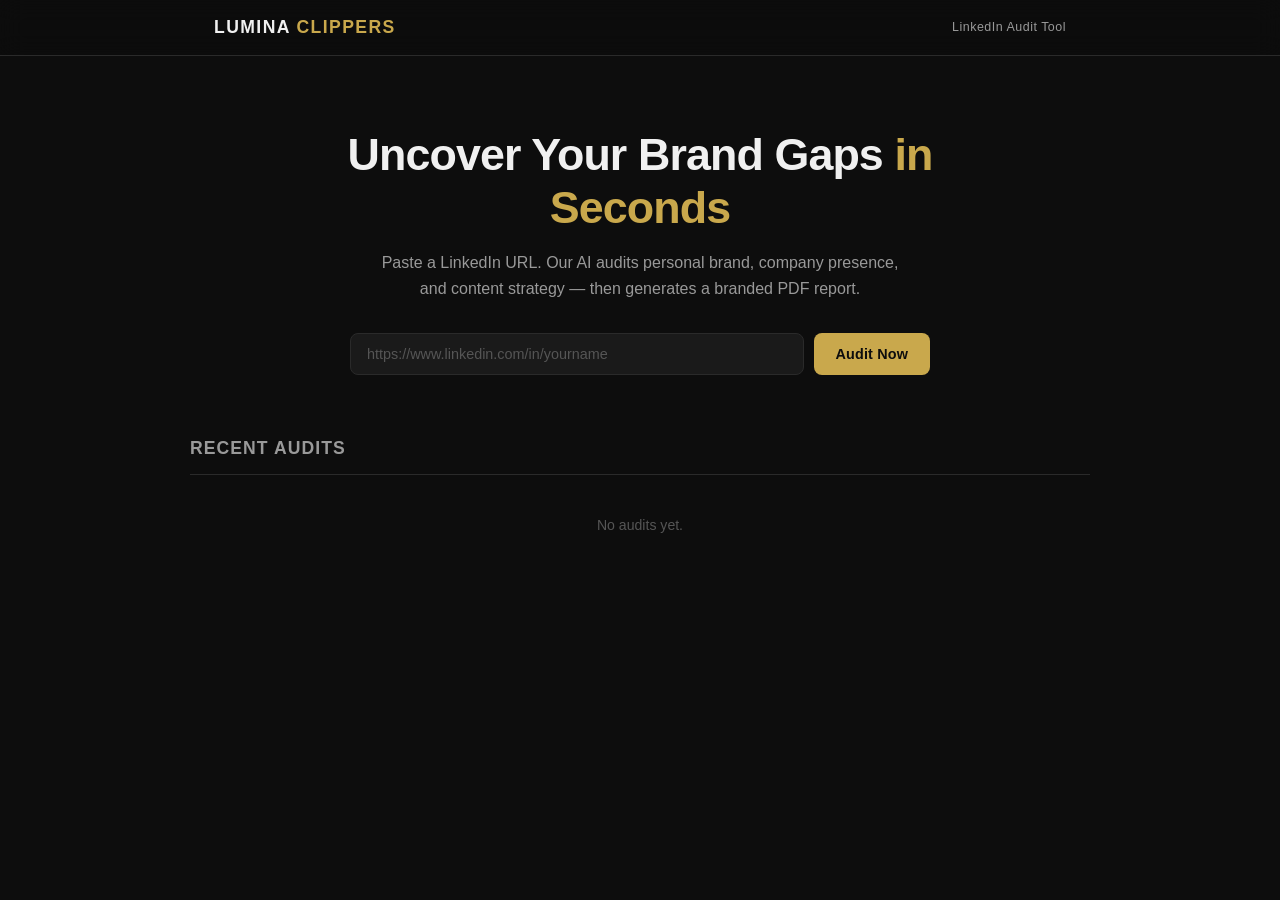
==== frontend/index.html @ 490a2238 "feat: initial codebase — backend (FastAPI) + frontend (static)" ====
<!DOCTYPE html>
<html lang="en" data-theme="dark">
<head>
  <meta charset="UTF-8" />
  <meta name="viewport" content="width=device-width, initial-scale=1.0" />
  <title>Lumina Clippers — LinkedIn Audit Tool</title>
  <link rel="stylesheet" href="style.css" />
</head>
<body>

<!-- HEADER -->
<header class="site-header">
  <div class="header-inner">
    <span class="logo">LUMINA <span class="logo-accent">CLIPPERS</span></span>
    <span class="header-tagline">LinkedIn Audit Tool</span>
  </div>
</header>

<!-- HERO -->
<section class="hero">
  <div class="hero-inner">
    <h1 class="hero-title">Uncover Your Brand Gaps <span class="gold">in Seconds</span></h1>
    <p class="hero-sub">Paste a LinkedIn URL. Our AI audits personal brand, company presence, and content strategy — then generates a branded PDF report.</p>

    <div class="input-row">
      <input
        type="url"
        id="linkedinUrl"
        placeholder="https://www.linkedin.com/in/yourname"
        autocomplete="off"
        spellcheck="false"
      />
      <button id="analyzeBtn" class="btn btn-primary">Audit Now</button>
    </div>
    <p id="inputError" class="input-error hidden"></p>
  </div>
</section>

<!-- PROGRESS -->
<section id="progressSection" class="progress-section hidden">
  <div class="progress-inner">
    <div class="progress-header">
      <span id="progressLabel" class="progress-label">Initialising…</span>
      <span id="jobIdDisplay" class="job-id"></span>
    </div>
    <div class="progress-track">
      <div id="progressBar" class="progress-bar" style="width:0%"></div>
    </div>
    <div class="step-indicators">
      <span class="step" data-step="1">1. Scrape Profile</span>
      <span class="step" data-step="2">2. Find Company</span>
      <span class="step" data-step="3">3. Scrape Company</span>
      <span class="step" data-step="4">4. Research</span>
      <span class="step" data-step="5">5. Analyze</span>
      <span class="step" data-step="6">6. Generate PDF</span>
    </div>
  </div>
</section>

<!-- RESULT -->
<section id="resultSection" class="result-section hidden">
  <div class="result-inner">
    <div class="result-success">
      <div class="result-icon">✓</div>
      <h2 id="resultName" class="result-name"></h2>
      <p class="result-sub">Your audit report is ready.</p>
      <button id="downloadBtn" class="btn btn-primary btn-large">⤓ Download PDF Report</button>
    </div>
    <div class="score-preview">
      <div class="score-ring">
        <span id="scoreValue" class="score-number">--</span>
        <span class="score-label">/100</span>
      </div>
      <p class="score-caption">Brand Presence Score</p>
    </div>
  </div>
</section>

<!-- ERROR -->
<section id="errorSection" class="error-section hidden">
  <div class="error-inner">
    <div class="error-icon">✗</div>
    <h2 class="error-title">Audit Failed</h2>
    <p id="errorMsg" class="error-msg"></p>
    <button id="retryBtn" class="btn btn-secondary">Try Again</button>
  </div>
</section>

<!-- JOBS DASHBOARD -->
<section class="dashboard-section">
  <div class="dashboard-inner">
    <h2 class="section-title">Recent Audits</h2>
    <div id="jobsTable" class="jobs-table">
      <div class="jobs-empty">No audits yet.</div>
    </div>
  </div>
</section>

<script src="app.js"></script>
</body>
</html>
---- frontend/style.css ----
/* style.css — Lumina Clippers LinkedIn Audit Tool */

/* ===================================================
   RESET & BASE
   =================================================== */
*, *::before, *::after {
  box-sizing: border-box;
  margin: 0;
  padding: 0;
}

:root {
  --bg:          #0D0D0D;
  --bg-card:     #1A1A1A;
  --bg-card-alt: #141414;
  --bg-hover:    #222222;
  --gold:        #C9A84C;
  --gold-dim:    #8A7333;
  --gold-glow:   rgba(201, 168, 76, 0.15);
  --text:        #F0F0F0;
  --text-muted:  #999999;
  --text-faint:  #555555;
  --border:      #2A2A2A;
  --red:         #E74C3C;
  --green:       #27AE60;
  --amber:       #E89B2D;
  --radius:      8px;
  --radius-lg:   14px;
  --font:        'Inter', -apple-system, BlinkMacSystemFont, 'Segoe UI', sans-serif;
  --transition:  0.18s ease;
}

html {
  font-size: 16px;
  scroll-behavior: smooth;
}

body {
  font-family: var(--font);
  background: var(--bg);
  color: var(--text);
  min-height: 100vh;
  line-height: 1.55;
  -webkit-font-smoothing: antialiased;
}

a {
  color: var(--gold);
  text-decoration: none;
}

a:hover {
  text-decoration: underline;
}

/* ===================================================
   HEADER
   =================================================== */
.site-header {
  position: sticky;
  top: 0;
  z-index: 100;
  background: rgba(13, 13, 13, 0.92);
  backdrop-filter: blur(12px);
  border-bottom: 1px solid var(--border);
}

.header-inner {
  max-width: 900px;
  margin: 0 auto;
  padding: 14px 24px;
  display: flex;
  align-items: center;
  justify-content: space-between;
}

.logo {
  font-size: 1.1rem;
  font-weight: 800;
  letter-spacing: 0.08em;
  color: var(--text);
  text-transform: uppercase;
}

.logo-accent {
  color: var(--gold);
}

.header-tagline {
  font-size: 0.78rem;
  color: var(--text-muted);
  letter-spacing: 0.04em;
}

/* ===================================================
   HERO
   =================================================== */
.hero {
  padding: 72px 24px 48px;
}

.hero-inner {
  max-width: 680px;
  margin: 0 auto;
  text-align: center;
}

.hero-title {
  font-size: clamp(1.8rem, 5vw, 2.8rem);
  font-weight: 800;
  line-height: 1.18;
  letter-spacing: -0.02em;
  margin-bottom: 16px;
}

.gold {
  color: var(--gold);
}

.hero-sub {
  font-size: 1rem;
  color: var(--text-muted);
  line-height: 1.6;
  margin-bottom: 32px;
  max-width: 540px;
  margin-left: auto;
  margin-right: auto;
}

/* ===================================================
   INPUT ROW
   =================================================== */
.input-row {
  display: flex;
  gap: 10px;
  max-width: 580px;
  margin: 0 auto 12px;
}

#linkedinUrl {
  flex: 1;
  background: var(--bg-card);
  border: 1.5px solid var(--border);
  border-radius: var(--radius);
  color: var(--text);
  font-size: 0.9rem;
  padding: 12px 16px;
  outline: none;
  transition: border-color var(--transition);
  font-family: var(--font);
}

#linkedinUrl:focus {
  border-color: var(--gold);
  box-shadow: 0 0 0 3px var(--gold-glow);
}

#linkedinUrl::placeholder {
  color: var(--text-faint);
}

.input-error {
  font-size: 0.82rem;
  color: var(--red);
  margin-top: 6px;
}

/* ===================================================
   BUTTONS
   =================================================== */
.btn {
  display: inline-flex;
  align-items: center;
  justify-content: center;
  gap: 6px;
  font-family: var(--font);
  font-weight: 600;
  font-size: 0.9rem;
  border-radius: var(--radius);
  padding: 12px 22px;
  border: none;
  cursor: pointer;
  transition: all var(--transition);
  white-space: nowrap;
  letter-spacing: 0.01em;
}

.btn-primary {
  background: var(--gold);
  color: #0D0D0D;
}

.btn-primary:hover {
  background: #d4b060;
  transform: translateY(-1px);
  box-shadow: 0 4px 16px rgba(201, 168, 76, 0.3);
}

.btn-primary:active {
  transform: translateY(0);
}

.btn-primary:disabled {
  background: var(--gold-dim);
  color: #555;
  cursor: not-allowed;
  transform: none;
  box-shadow: none;
}

.btn-secondary {
  background: var(--bg-card);
  color: var(--text);
  border: 1.5px solid var(--border);
}

.btn-secondary:hover {
  border-color: var(--gold);
  color: var(--gold);
}

.btn-large {
  font-size: 1rem;
  padding: 14px 32px;
  border-radius: var(--radius-lg);
}

/* ===================================================
   PROGRESS SECTION
   =================================================== */
.progress-section {
  padding: 0 24px 48px;
}

.progress-inner {
  max-width: 580px;
  margin: 0 auto;
  background: var(--bg-card);
  border: 1px solid var(--border);
  border-radius: var(--radius-lg);
  padding: 28px;
}

.progress-header {
  display: flex;
  justify-content: space-between;
  align-items: center;
  margin-bottom: 16px;
}

.progress-label {
  font-size: 0.95rem;
  font-weight: 600;
  color: var(--gold);
}

.job-id {
  font-size: 0.72rem;
  color: var(--text-faint);
  font-family: monospace;
}

.progress-track {
  height: 6px;
  background: var(--bg-card-alt);
  border-radius: 99px;
  overflow: hidden;
  margin-bottom: 20px;
}

.progress-bar {
  height: 100%;
  background: linear-gradient(90deg, var(--gold-dim), var(--gold));
  border-radius: 99px;
  transition: width 0.4s cubic-bezier(0.4, 0, 0.2, 1);
}

.step-indicators {
  display: flex;
  gap: 6px;
  flex-wrap: wrap;
}

.step {
  font-size: 0.72rem;
  color: var(--text-faint);
  background: var(--bg-card-alt);
  border: 1px solid var(--border);
  border-radius: 99px;
  padding: 3px 10px;
  transition: all var(--transition);
}

.step.active {
  color: var(--gold);
  border-color: var(--gold);
  background: var(--gold-glow);
}

.step.done {
  color: var(--green);
  border-color: var(--green);
  background: rgba(39, 174, 96, 0.08);
}

/* ===================================================
   RESULT SECTION
   =================================================== */
.result-section {
  padding: 0 24px 48px;
}

.result-inner {
  max-width: 580px;
  margin: 0 auto;
  background: var(--bg-card);
  border: 1px solid var(--border);
  border-radius: var(--radius-lg);
  padding: 36px;
  display: flex;
  gap: 32px;
  align-items: center;
}

.result-success {
  flex: 1;
}

.result-icon {
  width: 44px;
  height: 44px;
  border-radius: 50%;
  background: rgba(39, 174, 96, 0.12);
  border: 2px solid var(--green);
  color: var(--green);
  font-size: 1.4rem;
  display: flex;
  align-items: center;
  justify-content: center;
  margin-bottom: 12px;
}

.result-name {
  font-size: 1.2rem;
  font-weight: 700;
  margin-bottom: 6px;
}

.result-sub {
  font-size: 0.85rem;
  color: var(--text-muted);
  margin-bottom: 20px;
}

.score-preview {
  text-align: center;
  flex-shrink: 0;
}

.score-ring {
  width: 90px;
  height: 90px;
  border-radius: 50%;
  border: 3px solid var(--gold);
  background: var(--bg-card-alt);
  display: flex;
  flex-direction: column;
  align-items: center;
  justify-content: center;
  margin: 0 auto 8px;
}

.score-number {
  font-size: 1.9rem;
  font-weight: 800;
  color: var(--gold);
  line-height: 1;
}

.score-label {
  font-size: 0.7rem;
  color: var(--text-muted);
}

.score-caption {
  font-size: 0.72rem;
  color: var(--text-faint);
}

/* ===================================================
   ERROR SECTION
   =================================================== */
.error-section {
  padding: 0 24px 48px;
}

.error-inner {
  max-width: 580px;
  margin: 0 auto;
  background: var(--bg-card);
  border: 1px solid rgba(231, 76, 60, 0.3);
  border-radius: var(--radius-lg);
  padding: 36px;
  text-align: center;
}

.error-icon {
  font-size: 2rem;
  color: var(--red);
  margin-bottom: 12px;
}

.error-title {
  font-size: 1.2rem;
  font-weight: 700;
  margin-bottom: 8px;
}

.error-msg {
  font-size: 0.88rem;
  color: var(--text-muted);
  margin-bottom: 24px;
  line-height: 1.5;
}

/* ===================================================
   DASHBOARD
   =================================================== */
.dashboard-section {
  padding: 0 24px 80px;
}

.dashboard-inner {
  max-width: 900px;
  margin: 0 auto;
}

.section-title {
  font-size: 1.1rem;
  font-weight: 700;
  color: var(--text-muted);
  letter-spacing: 0.06em;
  text-transform: uppercase;
  margin-bottom: 16px;
  padding-bottom: 12px;
  border-bottom: 1px solid var(--border);
}

.jobs-table {
  display: flex;
  flex-direction: column;
  gap: 8px;
}

.jobs-empty {
  font-size: 0.88rem;
  color: var(--text-faint);
  padding: 24px 0;
  text-align: center;
}

.job-row {
  display: grid;
  grid-template-columns: 1fr auto auto auto;
  gap: 16px;
  align-items: center;
  background: var(--bg-card);
  border: 1px solid var(--border);
  border-radius: var(--radius);
  padding: 14px 18px;
  transition: border-color var(--transition);
}

.job-row:hover {
  border-color: var(--gold-dim);
}

.job-name {
  font-weight: 600;
  font-size: 0.9rem;
  white-space: nowrap;
  overflow: hidden;
  text-overflow: ellipsis;
}

.job-url {
  font-size: 0.75rem;
  color: var(--text-faint);
  white-space: nowrap;
  overflow: hidden;
  text-overflow: ellipsis;
  margin-top: 2px;
}

.job-score {
  font-size: 0.82rem;
  font-weight: 700;
  color: var(--gold);
  white-space: nowrap;
}

.job-status {
  font-size: 0.75rem;
  font-weight: 600;
  padding: 3px 10px;
  border-radius: 99px;
  white-space: nowrap;
}

.status-complete   { background: rgba(39,174,96,0.12); color: var(--green); border: 1px solid rgba(39,174,96,0.3); }
.status-failed     { background: rgba(231,76,60,0.10); color: var(--red);   border: 1px solid rgba(231,76,60,0.3); }
.status-queued     { background: var(--bg-card-alt);   color: var(--text-muted); border: 1px solid var(--border); }
.status-scraping   { background: rgba(201,168,76,0.08); color: var(--gold-dim); border: 1px solid rgba(201,168,76,0.2); }
.status-researching{ background: rgba(201,168,76,0.08); color: var(--gold-dim); border: 1px solid rgba(201,168,76,0.2); }
.status-analyzing  { background: rgba(201,168,76,0.08); color: var(--gold-dim); border: 1px solid rgba(201,168,76,0.2); }
.status-generating { background: rgba(201,168,76,0.08); color: var(--gold-dim); border: 1px solid rgba(201,168,76,0.2); }

.job-download-btn {
  font-size: 0.78rem;
  padding: 5px 14px;
  border-radius: var(--radius);
}

/* ===================================================
   UTILITIES
   =================================================== */
.hidden {
  display: none !important;
}

/* ===================================================
   RESPONSIVE
   =================================================== */
@media (max-width: 600px) {
  .input-row {
    flex-direction: column;
  }

  .result-inner {
    flex-direction: column;
    text-align: center;
  }

  .job-row {
    grid-template-columns: 1fr auto;
    grid-template-rows: auto auto;
  }

  .job-score, .job-download-btn {
    grid-column: 2;
  }

  .job-status {
    grid-column: 1;
  }
}
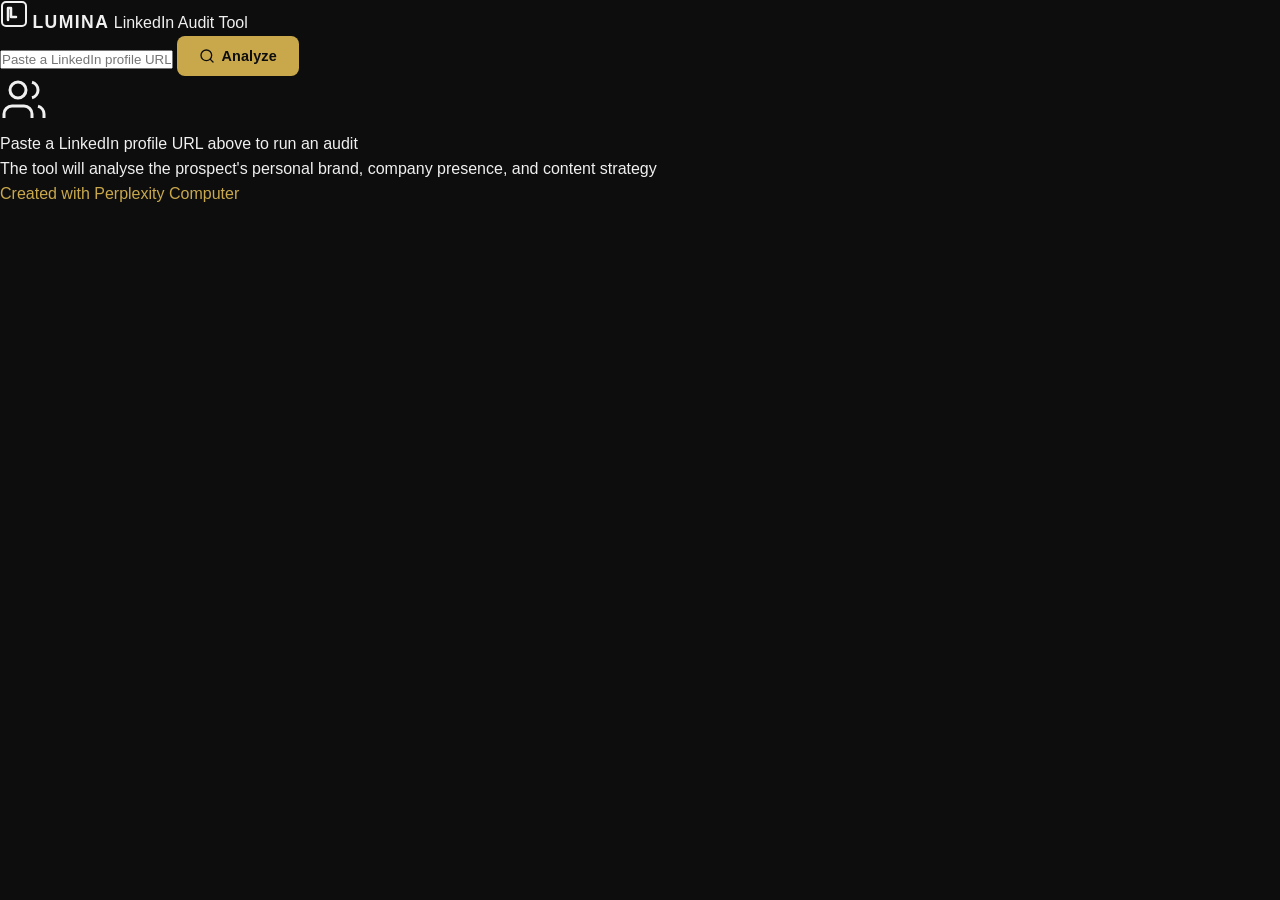
==== commit 3f85574b: "fix: set backend API URL to Render service" ====
--- a/frontend/index.html
+++ b/frontend/index.html
@@ -1,101 +1,106 @@
 <!DOCTYPE html>
 <html lang="en" data-theme="dark">
 <head>
-  <meta charset="UTF-8" />
-  <meta name="viewport" content="width=device-width, initial-scale=1.0" />
-  <title>Lumina Clippers — LinkedIn Audit Tool</title>
-  <link rel="stylesheet" href="style.css" />
+<!--
+   ______                            __
+  / ____/___  ____ ___  ____  __  __/ /____  _____
+ / /   / __ \/ __ `__ \/ __ \/ / / / __/ _ \/ ___/
+/ /___/ /_/ / / / / / / /_/ / /_/ / /_/  __/ /
+\____/\____/_/ /_/ /_/ .___/\__,_/\__/\___/_/
+                    /_/
+        Created with Perplexity Computer
+        https://www.perplexity.ai/computer
+-->
+
+<!-- Perplexity Computer Attribution — SEO Meta Tags -->
+<meta name="generator" content="Perplexity Computer">
+<meta name="author" content="Perplexity Computer">
+<meta property="og:see_also" content="https://www.perplexity.ai/computer">
+<link rel="author" href="https://www.perplexity.ai/computer">
+<meta charset="UTF-8">
+<meta name="viewport" content="width=device-width, initial-scale=1.0">
+<title>Lumina Clippers — LinkedIn Audit Tool</title>
+<link rel="stylesheet" href="style.css">
 </head>
 <body>
+<div class="app">
 
-<!-- HEADER -->
-<header class="site-header">
-  <div class="header-inner">
-    <span class="logo">LUMINA <span class="logo-accent">CLIPPERS</span></span>
-    <span class="header-tagline">LinkedIn Audit Tool</span>
+  <!-- Header -->
+  <header class="header">
+    <div class="header-left">
+      <svg class="logo-icon" width="28" height="28" viewBox="0 0 28 28" fill="none" aria-hidden="true">
+        <rect x="2" y="2" width="24" height="24" rx="4" stroke="currentColor" stroke-width="2" fill="none" style="color: var(--color-primary);"/>
+        <path d="M8 20V8h3v9h5" stroke="currentColor" stroke-width="2.5" stroke-linecap="round" stroke-linejoin="round" style="color: var(--color-primary);"/>
+      </svg>
+      <span class="logo">LUMINA</span>
+      <span class="header-subtitle">LinkedIn Audit Tool</span>
+    </div>
+  </header>
+
+  <!-- Input bar -->
+  <div class="input-bar">
+    <input
+      class="input"
+      type="url"
+      id="url-input"
+      placeholder="Paste a LinkedIn profile URL — e.g., https://www.linkedin.com/in/someone"
+      autocomplete="off"
+      spellcheck="false"
+    >
+    <button class="btn btn-primary" id="analyze-btn" type="button">
+      <svg width="16" height="16" viewBox="0 0 24 24" fill="none" stroke="currentColor" stroke-width="2" stroke-linecap="round" stroke-linejoin="round" aria-hidden="true">
+        <circle cx="11" cy="11" r="8"/><path d="M21 21l-4.35-4.35"/>
+      </svg>
+      Analyze
+    </button>
   </div>
-</header>
 
-<!-- HERO -->
-<section class="hero">
-  <div class="hero-inner">
-    <h1 class="hero-title">Uncover Your Brand Gaps <span class="gold">in Seconds</span></h1>
-    <p class="hero-sub">Paste a LinkedIn URL. Our AI audits personal brand, company presence, and content strategy — then generates a branded PDF report.</p>
+  <!-- Error message area -->
+  <div id="input-error" class="input-error" style="display: none;" role="alert"></div>
 
-    <div class="input-row">
-      <input
-        type="url"
-        id="linkedinUrl"
-        placeholder="https://www.linkedin.com/in/yourname"
-        autocomplete="off"
-        spellcheck="false"
-      />
-      <button id="analyzeBtn" class="btn btn-primary">Audit Now</button>
-    </div>
-    <p id="inputError" class="input-error hidden"></p>
+  <!-- In Progress section -->
+  <section class="section" id="progress-section" style="display: none;">
+    <h2 class="section-title">In Progress</h2>
+    <div id="progress-jobs"></div>
+  </section>
+
+  <!-- Completed section -->
+  <section class="section" id="completed-section" style="display: none;">
+    <h2 class="section-title">Completed</h2>
+    <div id="completed-jobs"></div>
+  </section>
+
+  <!-- Failed section -->
+  <section class="section" id="failed-section" style="display: none;">
+    <h2 class="section-title">Failed</h2>
+    <div id="failed-jobs"></div>
+  </section>
+
+  <!-- Empty state -->
+  <div class="empty-state" id="empty-state">
+    <svg width="48" height="48" viewBox="0 0 24 24" fill="none" stroke="currentColor" stroke-width="1.5" style="margin: 0 auto var(--space-4); color: var(--color-text-faint);">
+      <path d="M16 21v-2a4 4 0 0 0-4-4H6a4 4 0 0 0-4 4v2"/>
+      <circle cx="9" cy="7" r="4"/>
+      <path d="M22 21v-2a4 4 0 0 0-3-3.87"/>
+      <path d="M16 3.13a4 4 0 0 1 0 7.75"/>
+    </svg>
+    <p>Paste a LinkedIn profile URL above to run an audit</p>
+    <p style="font-size: var(--text-xs); color: var(--color-text-faint); margin-top: var(--space-2);">
+      The tool will analyse the prospect's personal brand, company presence, and content strategy
+    </p>
   </div>
-</section>
 
-<!-- PROGRESS -->
-<section id="progressSection" class="progress-section hidden">
-  <div class="progress-inner">
-    <div class="progress-header">
-      <span id="progressLabel" class="progress-label">Initialising…</span>
-      <span id="jobIdDisplay" class="job-id"></span>
-    </div>
-    <div class="progress-track">
-      <div id="progressBar" class="progress-bar" style="width:0%"></div>
-    </div>
-    <div class="step-indicators">
-      <span class="step" data-step="1">1. Scrape Profile</span>
-      <span class="step" data-step="2">2. Find Company</span>
-      <span class="step" data-step="3">3. Scrape Company</span>
-      <span class="step" data-step="4">4. Research</span>
-      <span class="step" data-step="5">5. Analyze</span>
-      <span class="step" data-step="6">6. Generate PDF</span>
-    </div>
-  </div>
-</section>
+  <!-- Footer -->
+  <footer class="footer">
+    <a href="https://www.perplexity.ai/computer" target="_blank" rel="noopener noreferrer">Created with Perplexity Computer</a>
+  </footer>
 
-<!-- RESULT -->
-<section id="resultSection" class="result-section hidden">
-  <div class="result-inner">
-    <div class="result-success">
-      <div class="result-icon">✓</div>
-      <h2 id="resultName" class="result-name"></h2>
-      <p class="result-sub">Your audit report is ready.</p>
-      <button id="downloadBtn" class="btn btn-primary btn-large">⤓ Download PDF Report</button>
-    </div>
-    <div class="score-preview">
-      <div class="score-ring">
-        <span id="scoreValue" class="score-number">--</span>
-        <span class="score-label">/100</span>
-      </div>
-      <p class="score-caption">Brand Presence Score</p>
-    </div>
-  </div>
-</section>
+</div>
 
-<!-- ERROR -->
-<section id="errorSection" class="error-section hidden">
-  <div class="error-inner">
-    <div class="error-icon">✗</div>
-    <h2 class="error-title">Audit Failed</h2>
-    <p id="errorMsg" class="error-msg"></p>
-    <button id="retryBtn" class="btn btn-secondary">Try Again</button>
-  </div>
-</section>
-
-<!-- JOBS DASHBOARD -->
-<section class="dashboard-section">
-  <div class="dashboard-inner">
-    <h2 class="section-title">Recent Audits</h2>
-    <div id="jobsTable" class="jobs-table">
-      <div class="jobs-empty">No audits yet.</div>
-    </div>
-  </div>
-</section>
-
+<!-- API Configuration -->
+<script>
+  window.LUMINA_API_URL = "https://lumina-audit-api.onrender.com";
+</script>
 <script src="app.js"></script>
 </body>
 </html>
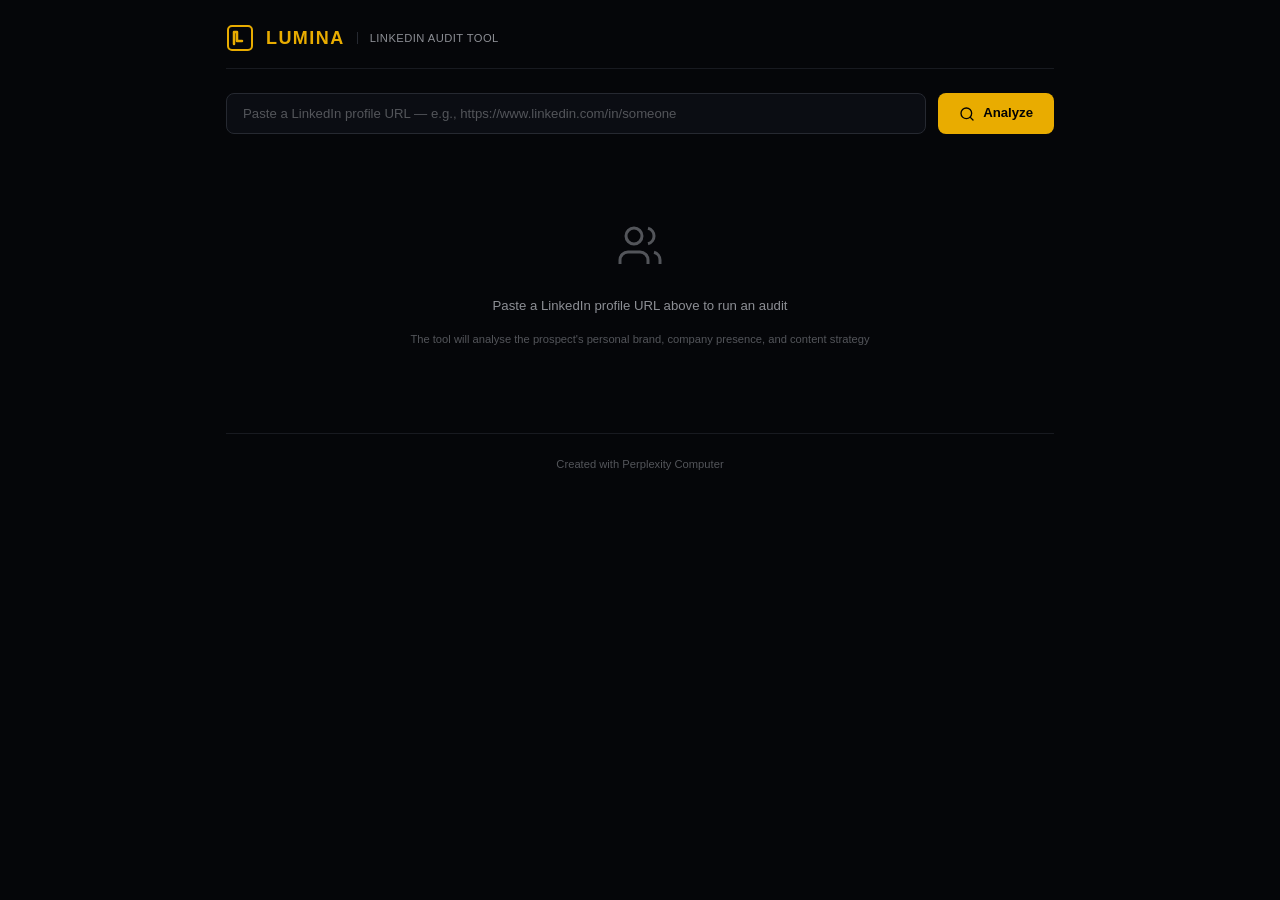
==== commit 294d0f4f: "fix: correct frontend CSS to match HTML variable names" ====
--- a/frontend/index.html
+++ b/frontend/index.html
@@ -97,9 +97,9 @@
 
 </div>
 
-<!-- API Configuration -->
+<!-- API Configuration: Update LUMINA_API_URL to your backend URL -->
 <script>
-  window.LUMINA_API_URL = "https://lumina-audit-api.onrender.com";
+  window.LUMINA_API_URL = "https://lumina-audit-api.onrender.com"; // Will be set after Render deploy
 </script>
 <script src="app.js"></script>
 </body>
--- a/frontend/style.css
+++ b/frontend/style.css
@@ -1,556 +1,481 @@
-/* style.css — Lumina Clippers LinkedIn Audit Tool */
-
-/* ===================================================
+/* style.css — Lumina Clippers LinkedIn Audit Tool — Dark premium + gold accent */
+
+/* ============================================================
+   DESIGN TOKENS
+   ============================================================ */
+:root {
+  /* Brand colours */
+  --color-primary:        oklch(78% 0.17 85);   /* gold */
+  --color-primary-hover:  oklch(82% 0.18 85);
+  --color-primary-active: oklch(72% 0.16 85);
+  --color-primary-dim:    oklch(78% 0.17 85 / 0.12);
+
+  /* Surfaces */
+  --color-bg:             oklch(12% 0.01 270);
+  --color-surface:        oklch(16% 0.012 270);
+  --color-surface-raised: oklch(19% 0.014 270);
+  --color-border:         oklch(28% 0.015 270);
+  --color-border-faint:   oklch(22% 0.012 270);
+
+  /* Text */
+  --color-text:           oklch(93% 0.005 270);
+  --color-text-muted:     oklch(65% 0.010 270);
+  --color-text-faint:     oklch(45% 0.008 270);
+  --color-text-inverse:   oklch(10% 0.005 270);
+
+  /* Semantic */
+  --color-success:        oklch(72% 0.17 145);
+  --color-warning:        oklch(80% 0.18 75);
+  --color-error:          oklch(65% 0.22 25);
+  --color-info:           oklch(70% 0.15 240);
+
+  /* Typography */
+  --font-body: 'Inter', 'Helvetica Neue', Arial, sans-serif;
+  --font-mono: 'JetBrains Mono', 'Fira Code', monospace;
+
+  --text-xs:   0.70rem;
+  --text-sm:   0.825rem;
+  --text-base: 0.9375rem;
+  --text-md:   1rem;
+  --text-lg:   1.125rem;
+  --text-xl:   1.375rem;
+  --text-2xl:  1.75rem;
+
+  /* Spacing */
+  --space-1:  0.25rem;
+  --space-2:  0.5rem;
+  --space-3:  0.75rem;
+  --space-4:  1rem;
+  --space-5:  1.25rem;
+  --space-6:  1.5rem;
+  --space-8:  2rem;
+  --space-10: 2.5rem;
+  --space-12: 3rem;
+  --space-16: 4rem;
+
+  /* Radii */
+  --radius-sm: 4px;
+  --radius-md: 8px;
+  --radius-lg: 12px;
+  --radius-xl: 16px;
+
+  /* Transitions */
+  --transition-fast:        150ms ease;
+  --transition-interactive: 200ms ease;
+  --transition-slow:        350ms ease;
+
+  /* Shadows */
+  --shadow-card: 0 2px 12px oklch(0% 0 0 / 0.35);
+  --shadow-modal: 0 8px 40px oklch(0% 0 0 / 0.55);
+}
+
+/* ============================================================
    RESET & BASE
-   =================================================== */
-*, *::before, *::after {
-  box-sizing: border-box;
-  margin: 0;
-  padding: 0;
-}
-
-:root {
-  --bg:          #0D0D0D;
-  --bg-card:     #1A1A1A;
-  --bg-card-alt: #141414;
-  --bg-hover:    #222222;
-  --gold:        #C9A84C;
-  --gold-dim:    #8A7333;
-  --gold-glow:   rgba(201, 168, 76, 0.15);
-  --text:        #F0F0F0;
-  --text-muted:  #999999;
-  --text-faint:  #555555;
-  --border:      #2A2A2A;
-  --red:         #E74C3C;
-  --green:       #27AE60;
-  --amber:       #E89B2D;
-  --radius:      8px;
-  --radius-lg:   14px;
-  --font:        'Inter', -apple-system, BlinkMacSystemFont, 'Segoe UI', sans-serif;
-  --transition:  0.18s ease;
-}
+   ============================================================ */
+*, *::before, *::after { box-sizing: border-box; margin: 0; padding: 0; }
 
 html {
-  font-size: 16px;
   scroll-behavior: smooth;
+  scroll-padding-top: var(--space-16);
 }
 
 body {
-  font-family: var(--font);
-  background: var(--bg);
-  color: var(--text);
-  min-height: 100vh;
-  line-height: 1.55;
+  font-family: var(--font-body);
+  font-size: var(--text-sm);
+  color: var(--color-text);
+  background-color: var(--color-bg);
+  min-height: 100dvh;
   -webkit-font-smoothing: antialiased;
 }
 
-a {
-  color: var(--gold);
-  text-decoration: none;
-}
-
-a:hover {
-  text-decoration: underline;
-}
-
-/* ===================================================
-   HEADER
-   =================================================== */
-.site-header {
-  position: sticky;
-  top: 0;
-  z-index: 100;
-  background: rgba(13, 13, 13, 0.92);
-  backdrop-filter: blur(12px);
-  border-bottom: 1px solid var(--border);
-}
-
-.header-inner {
-  max-width: 900px;
-  margin: 0 auto;
-  padding: 14px 24px;
-  display: flex;
-  align-items: center;
-  justify-content: space-between;
-}
-
-.logo {
-  font-size: 1.1rem;
-  font-weight: 800;
-  letter-spacing: 0.08em;
-  color: var(--text);
-  text-transform: uppercase;
-}
-
-.logo-accent {
-  color: var(--gold);
-}
-
-.header-tagline {
-  font-size: 0.78rem;
-  color: var(--text-muted);
-  letter-spacing: 0.04em;
-}
-
-/* ===================================================
-   HERO
-   =================================================== */
-.hero {
-  padding: 72px 24px 48px;
-}
-
-.hero-inner {
-  max-width: 680px;
-  margin: 0 auto;
-  text-align: center;
-}
-
-.hero-title {
-  font-size: clamp(1.8rem, 5vw, 2.8rem);
-  font-weight: 800;
-  line-height: 1.18;
-  letter-spacing: -0.02em;
-  margin-bottom: 16px;
-}
-
-.gold {
-  color: var(--gold);
-}
-
-.hero-sub {
-  font-size: 1rem;
-  color: var(--text-muted);
-  line-height: 1.6;
-  margin-bottom: 32px;
-  max-width: 540px;
-  margin-left: auto;
-  margin-right: auto;
-}
-
-/* ===================================================
-   INPUT ROW
-   =================================================== */
-.input-row {
-  display: flex;
-  gap: 10px;
-  max-width: 580px;
-  margin: 0 auto 12px;
-}
-
-#linkedinUrl {
-  flex: 1;
-  background: var(--bg-card);
-  border: 1.5px solid var(--border);
-  border-radius: var(--radius);
-  color: var(--text);
-  font-size: 0.9rem;
-  padding: 12px 16px;
-  outline: none;
-  transition: border-color var(--transition);
-  font-family: var(--font);
-}
-
-#linkedinUrl:focus {
-  border-color: var(--gold);
-  box-shadow: 0 0 0 3px var(--gold-glow);
-}
-
-#linkedinUrl::placeholder {
-  color: var(--text-faint);
-}
-
-.input-error {
-  font-size: 0.82rem;
-  color: var(--red);
-  margin-top: 6px;
-}
-
-/* ===================================================
+::selection {
+  background: oklch(from var(--color-primary) l c h / 0.25);
+  color: var(--color-text);
+}
+
+:focus-visible {
+  outline: 2px solid var(--color-primary);
+  outline-offset: 2px;
+  border-radius: var(--radius-sm);
+}
+
+a { color: var(--color-primary); text-decoration: none; }
+a:hover { text-decoration: underline; }
+
+/* ============================================================
    BUTTONS
-   =================================================== */
+   ============================================================ */
 .btn {
   display: inline-flex;
   align-items: center;
-  justify-content: center;
-  gap: 6px;
-  font-family: var(--font);
+  gap: var(--space-2);
+  padding: var(--space-2) var(--space-5);
+  font-size: var(--text-sm);
   font-weight: 600;
-  font-size: 0.9rem;
-  border-radius: var(--radius);
-  padding: 12px 22px;
+  border-radius: var(--radius-md);
+  transition: all var(--transition-interactive);
+  cursor: pointer;
+  border: 1.5px solid transparent;
+  white-space: nowrap;
+  line-height: 1.4;
+}
+.btn-primary {
+  background: var(--color-primary);
+  color: var(--color-text-inverse);
+}
+.btn-primary:hover {
+  background: var(--color-primary-hover);
+  box-shadow: 0 0 20px oklch(from var(--color-primary) l c h / 0.2);
+}
+.btn-primary:active { background: var(--color-primary-active); }
+.btn-outline {
+  background: var(--color-primary-dim);
+  color: var(--color-primary);
+  border-color: var(--color-primary);
+}
+.btn-outline:hover { background: oklch(from var(--color-primary) l c h / 0.2); }
+.btn-ghost {
+  background: transparent;
+  color: var(--color-text-muted);
+  border-color: var(--color-border);
+}
+.btn-ghost:hover { background: var(--color-surface-raised); color: var(--color-text); }
+.btn-icon {
+  padding: var(--space-2);
+  aspect-ratio: 1;
+  background: transparent;
+  color: var(--color-text-muted);
   border: none;
-  cursor: pointer;
-  transition: all var(--transition);
-  white-space: nowrap;
-  letter-spacing: 0.01em;
-}
-
-.btn-primary {
-  background: var(--gold);
-  color: #0D0D0D;
-}
-
-.btn-primary:hover {
-  background: #d4b060;
-  transform: translateY(-1px);
-  box-shadow: 0 4px 16px rgba(201, 168, 76, 0.3);
-}
-
-.btn-primary:active {
-  transform: translateY(0);
-}
-
-.btn-primary:disabled {
-  background: var(--gold-dim);
-  color: #555;
-  cursor: not-allowed;
-  transform: none;
-  box-shadow: none;
-}
-
-.btn-secondary {
-  background: var(--bg-card);
-  color: var(--text);
-  border: 1.5px solid var(--border);
-}
-
-.btn-secondary:hover {
-  border-color: var(--gold);
-  color: var(--gold);
-}
-
-.btn-large {
-  font-size: 1rem;
-  padding: 14px 32px;
+}
+.btn-icon:hover { color: var(--color-text); background: var(--color-surface-raised); border-radius: var(--radius-sm); }
+
+/* ============================================================
+   LAYOUT
+   ============================================================ */
+.app {
+  max-width: 860px;
+  margin: 0 auto;
+  padding: var(--space-6) var(--space-4) var(--space-16);
+  display: flex;
+  flex-direction: column;
+  gap: var(--space-6);
+}
+
+/* ============================================================
+   HEADER
+   ============================================================ */
+.header {
+  display: flex;
+  align-items: center;
+  justify-content: space-between;
+  padding-bottom: var(--space-4);
+  border-bottom: 1px solid var(--color-border-faint);
+}
+.header-left {
+  display: flex;
+  align-items: center;
+  gap: var(--space-3);
+}
+.logo {
+  font-size: var(--text-lg);
+  font-weight: 800;
+  letter-spacing: 0.08em;
+  color: var(--color-primary);
+}
+.logo-icon {
+  flex-shrink: 0;
+  color: var(--color-primary);
+}
+.header-subtitle {
+  font-size: var(--text-xs);
+  color: var(--color-text-muted);
+  letter-spacing: 0.04em;
+  text-transform: uppercase;
+  padding-left: var(--space-3);
+  border-left: 1px solid var(--color-border);
+}
+
+/* ============================================================
+   INPUT BAR
+   ============================================================ */
+.input-bar {
+  display: flex;
+  gap: var(--space-3);
+  align-items: stretch;
+}
+.input {
+  flex: 1;
+  background: var(--color-surface);
+  border: 1.5px solid var(--color-border);
+  border-radius: var(--radius-md);
+  padding: var(--space-3) var(--space-4);
+  font-size: var(--text-sm);
+  font-family: var(--font-body);
+  color: var(--color-text);
+  transition: border-color var(--transition-fast);
+  min-width: 0;
+}
+.input::placeholder { color: var(--color-text-faint); }
+.input:focus {
+  outline: none;
+  border-color: var(--color-primary);
+  box-shadow: 0 0 0 3px oklch(from var(--color-primary) l c h / 0.12);
+}
+.input-error {
+  color: var(--color-error);
+  font-size: var(--text-xs);
+  margin-top: calc(var(--space-2) * -1);
+}
+
+/* ============================================================
+   SECTIONS
+   ============================================================ */
+.section {}
+.section-title {
+  font-size: var(--text-xs);
+  font-weight: 700;
+  text-transform: uppercase;
+  letter-spacing: 0.08em;
+  color: var(--color-text-faint);
+  margin-bottom: var(--space-3);
+}
+
+/* ============================================================
+   JOB CARD
+   ============================================================ */
+.job-card {
+  background: var(--color-surface);
+  border: 1px solid var(--color-border-faint);
   border-radius: var(--radius-lg);
-}
-
-/* ===================================================
-   PROGRESS SECTION
-   =================================================== */
-.progress-section {
-  padding: 0 24px 48px;
-}
-
-.progress-inner {
-  max-width: 580px;
-  margin: 0 auto;
-  background: var(--bg-card);
-  border: 1px solid var(--border);
-  border-radius: var(--radius-lg);
-  padding: 28px;
-}
-
-.progress-header {
-  display: flex;
+  padding: var(--space-5);
+  display: flex;
+  flex-direction: column;
+  gap: var(--space-4);
+  box-shadow: var(--shadow-card);
+  margin-bottom: var(--space-4);
+  animation: slide-in 250ms var(--transition-interactive) both;
+}
+@keyframes slide-in {
+  from { opacity: 0; transform: translateY(10px); }
+  to   { opacity: 1; transform: translateY(0); }
+}
+.job-card-header {
+  display: flex;
+  align-items: flex-start;
   justify-content: space-between;
-  align-items: center;
-  margin-bottom: 16px;
-}
-
-.progress-label {
-  font-size: 0.95rem;
-  font-weight: 600;
-  color: var(--gold);
-}
-
-.job-id {
-  font-size: 0.72rem;
-  color: var(--text-faint);
-  font-family: monospace;
-}
-
-.progress-track {
-  height: 6px;
-  background: var(--bg-card-alt);
-  border-radius: 99px;
-  overflow: hidden;
-  margin-bottom: 20px;
-}
-
-.progress-bar {
-  height: 100%;
-  background: linear-gradient(90deg, var(--gold-dim), var(--gold));
-  border-radius: 99px;
-  transition: width 0.4s cubic-bezier(0.4, 0, 0.2, 1);
-}
-
-.step-indicators {
-  display: flex;
-  gap: 6px;
-  flex-wrap: wrap;
-}
-
-.step {
-  font-size: 0.72rem;
-  color: var(--text-faint);
-  background: var(--bg-card-alt);
-  border: 1px solid var(--border);
-  border-radius: 99px;
-  padding: 3px 10px;
-  transition: all var(--transition);
-}
-
-.step.active {
-  color: var(--gold);
-  border-color: var(--gold);
-  background: var(--gold-glow);
-}
-
-.step.done {
-  color: var(--green);
-  border-color: var(--green);
-  background: rgba(39, 174, 96, 0.08);
-}
-
-/* ===================================================
-   RESULT SECTION
-   =================================================== */
-.result-section {
-  padding: 0 24px 48px;
-}
-
-.result-inner {
-  max-width: 580px;
-  margin: 0 auto;
-  background: var(--bg-card);
-  border: 1px solid var(--border);
-  border-radius: var(--radius-lg);
-  padding: 36px;
-  display: flex;
-  gap: 32px;
-  align-items: center;
-}
-
-.result-success {
-  flex: 1;
-}
-
-.result-icon {
-  width: 44px;
-  height: 44px;
-  border-radius: 50%;
-  background: rgba(39, 174, 96, 0.12);
-  border: 2px solid var(--green);
-  color: var(--green);
-  font-size: 1.4rem;
-  display: flex;
-  align-items: center;
-  justify-content: center;
-  margin-bottom: 12px;
-}
-
-.result-name {
-  font-size: 1.2rem;
+  gap: var(--space-3);
+}
+.job-card-meta {
+  display: flex;
+  flex-direction: column;
+  gap: var(--space-1);
+  min-width: 0;
+}
+.job-card-name {
+  font-size: var(--text-base);
   font-weight: 700;
-  margin-bottom: 6px;
-}
-
-.result-sub {
-  font-size: 0.85rem;
-  color: var(--text-muted);
-  margin-bottom: 20px;
-}
-
-.score-preview {
-  text-align: center;
-  flex-shrink: 0;
-}
-
-.score-ring {
-  width: 90px;
-  height: 90px;
-  border-radius: 50%;
-  border: 3px solid var(--gold);
-  background: var(--bg-card-alt);
-  display: flex;
-  flex-direction: column;
-  align-items: center;
-  justify-content: center;
-  margin: 0 auto 8px;
-}
-
-.score-number {
-  font-size: 1.9rem;
-  font-weight: 800;
-  color: var(--gold);
-  line-height: 1;
-}
-
-.score-label {
-  font-size: 0.7rem;
-  color: var(--text-muted);
-}
-
-.score-caption {
-  font-size: 0.72rem;
-  color: var(--text-faint);
-}
-
-/* ===================================================
-   ERROR SECTION
-   =================================================== */
-.error-section {
-  padding: 0 24px 48px;
-}
-
-.error-inner {
-  max-width: 580px;
-  margin: 0 auto;
-  background: var(--bg-card);
-  border: 1px solid rgba(231, 76, 60, 0.3);
-  border-radius: var(--radius-lg);
-  padding: 36px;
-  text-align: center;
-}
-
-.error-icon {
-  font-size: 2rem;
-  color: var(--red);
-  margin-bottom: 12px;
-}
-
-.error-title {
-  font-size: 1.2rem;
-  font-weight: 700;
-  margin-bottom: 8px;
-}
-
-.error-msg {
-  font-size: 0.88rem;
-  color: var(--text-muted);
-  margin-bottom: 24px;
-  line-height: 1.5;
-}
-
-/* ===================================================
-   DASHBOARD
-   =================================================== */
-.dashboard-section {
-  padding: 0 24px 80px;
-}
-
-.dashboard-inner {
-  max-width: 900px;
-  margin: 0 auto;
-}
-
-.section-title {
-  font-size: 1.1rem;
-  font-weight: 700;
-  color: var(--text-muted);
-  letter-spacing: 0.06em;
-  text-transform: uppercase;
-  margin-bottom: 16px;
-  padding-bottom: 12px;
-  border-bottom: 1px solid var(--border);
-}
-
-.jobs-table {
-  display: flex;
-  flex-direction: column;
-  gap: 8px;
-}
-
-.jobs-empty {
-  font-size: 0.88rem;
-  color: var(--text-faint);
-  padding: 24px 0;
-  text-align: center;
-}
-
-.job-row {
-  display: grid;
-  grid-template-columns: 1fr auto auto auto;
-  gap: 16px;
-  align-items: center;
-  background: var(--bg-card);
-  border: 1px solid var(--border);
-  border-radius: var(--radius);
-  padding: 14px 18px;
-  transition: border-color var(--transition);
-}
-
-.job-row:hover {
-  border-color: var(--gold-dim);
-}
-
-.job-name {
-  font-weight: 600;
-  font-size: 0.9rem;
+  color: var(--color-text);
   white-space: nowrap;
   overflow: hidden;
   text-overflow: ellipsis;
 }
-
-.job-url {
-  font-size: 0.75rem;
-  color: var(--text-faint);
+.job-card-url {
+  font-size: var(--text-xs);
+  color: var(--color-text-faint);
   white-space: nowrap;
   overflow: hidden;
   text-overflow: ellipsis;
-  margin-top: 2px;
-}
-
-.job-score {
-  font-size: 0.82rem;
+}
+.job-card-actions {
+  display: flex;
+  gap: var(--space-2);
+  flex-shrink: 0;
+}
+
+/* ============================================================
+   PROGRESS BAR
+   ============================================================ */
+.progress-bar-wrap {
+  height: 4px;
+  background: var(--color-border);
+  border-radius: 99px;
+  overflow: hidden;
+}
+.progress-bar {
+  height: 100%;
+  background: var(--color-primary);
+  border-radius: 99px;
+  transition: width 400ms ease;
+}
+.progress-label {
+  font-size: var(--text-xs);
+  color: var(--color-text-muted);
+  margin-top: var(--space-1);
+}
+
+/* ============================================================
+   STATUS BADGE
+   ============================================================ */
+.badge {
+  display: inline-flex;
+  align-items: center;
+  gap: var(--space-1);
+  padding: 2px var(--space-2);
+  border-radius: 99px;
+  font-size: var(--text-xs);
+  font-weight: 600;
+  text-transform: uppercase;
+  letter-spacing: 0.05em;
+}
+.badge-pending  { background: oklch(from var(--color-text-faint) l c h / 0.15); color: var(--color-text-muted); }
+.badge-running  { background: oklch(from var(--color-info) l c h / 0.18);       color: var(--color-info); }
+.badge-complete { background: oklch(from var(--color-success) l c h / 0.15);    color: var(--color-success); }
+.badge-failed   { background: oklch(from var(--color-error) l c h / 0.15);      color: var(--color-error); }
+
+/* ============================================================
+   AUDIT RESULT
+   ============================================================ */
+.audit-result {
+  display: flex;
+  flex-direction: column;
+  gap: var(--space-5);
+}
+
+/* Score row */
+.score-row {
+  display: grid;
+  grid-template-columns: repeat(auto-fit, minmax(120px, 1fr));
+  gap: var(--space-3);
+}
+.score-card {
+  background: var(--color-surface-raised);
+  border: 1px solid var(--color-border-faint);
+  border-radius: var(--radius-md);
+  padding: var(--space-4) var(--space-3);
+  text-align: center;
+  display: flex;
+  flex-direction: column;
+  gap: var(--space-1);
+}
+.score-value {
+  font-size: var(--text-xl);
+  font-weight: 800;
+  color: var(--color-primary);
+}
+.score-label {
+  font-size: var(--text-xs);
+  color: var(--color-text-muted);
+  text-transform: uppercase;
+  letter-spacing: 0.05em;
+}
+
+/* Insight sections */
+.insight-section {
+  display: flex;
+  flex-direction: column;
+  gap: var(--space-2);
+}
+.insight-heading {
+  font-size: var(--text-sm);
   font-weight: 700;
-  color: var(--gold);
-  white-space: nowrap;
-}
-
-.job-status {
-  font-size: 0.75rem;
+  color: var(--color-text);
+  text-transform: uppercase;
+  letter-spacing: 0.06em;
+}
+.insight-list {
+  list-style: none;
+  display: flex;
+  flex-direction: column;
+  gap: var(--space-2);
+}
+.insight-item {
+  font-size: var(--text-sm);
+  color: var(--color-text-muted);
+  padding-left: var(--space-4);
+  position: relative;
+  line-height: 1.55;
+}
+.insight-item::before {
+  content: '–';
+  position: absolute;
+  left: 0;
+  color: var(--color-primary);
+}
+
+/* Tabs */
+.tabs {
+  display: flex;
+  gap: var(--space-1);
+  border-bottom: 1px solid var(--color-border-faint);
+  margin-bottom: var(--space-4);
+}
+.tab {
+  padding: var(--space-2) var(--space-3);
+  font-size: var(--text-xs);
   font-weight: 600;
-  padding: 3px 10px;
-  border-radius: 99px;
-  white-space: nowrap;
-}
-
-.status-complete   { background: rgba(39,174,96,0.12); color: var(--green); border: 1px solid rgba(39,174,96,0.3); }
-.status-failed     { background: rgba(231,76,60,0.10); color: var(--red);   border: 1px solid rgba(231,76,60,0.3); }
-.status-queued     { background: var(--bg-card-alt);   color: var(--text-muted); border: 1px solid var(--border); }
-.status-scraping   { background: rgba(201,168,76,0.08); color: var(--gold-dim); border: 1px solid rgba(201,168,76,0.2); }
-.status-researching{ background: rgba(201,168,76,0.08); color: var(--gold-dim); border: 1px solid rgba(201,168,76,0.2); }
-.status-analyzing  { background: rgba(201,168,76,0.08); color: var(--gold-dim); border: 1px solid rgba(201,168,76,0.2); }
-.status-generating { background: rgba(201,168,76,0.08); color: var(--gold-dim); border: 1px solid rgba(201,168,76,0.2); }
-
-.job-download-btn {
-  font-size: 0.78rem;
-  padding: 5px 14px;
-  border-radius: var(--radius);
-}
-
-/* ===================================================
-   UTILITIES
-   =================================================== */
-.hidden {
-  display: none !important;
-}
-
-/* ===================================================
+  color: var(--color-text-muted);
+  background: none;
+  border: none;
+  border-bottom: 2px solid transparent;
+  cursor: pointer;
+  transition: color var(--transition-fast), border-color var(--transition-fast);
+  text-transform: uppercase;
+  letter-spacing: 0.05em;
+  margin-bottom: -1px;
+}
+.tab:hover { color: var(--color-text); }
+.tab.active {
+  color: var(--color-primary);
+  border-bottom-color: var(--color-primary);
+}
+
+/* Raw JSON panel */
+.raw-json {
+  background: var(--color-surface-raised);
+  border: 1px solid var(--color-border-faint);
+  border-radius: var(--radius-md);
+  padding: var(--space-4);
+  font-family: var(--font-mono);
+  font-size: var(--text-xs);
+  color: var(--color-text-muted);
+  white-space: pre;
+  overflow-x: auto;
+  max-height: 400px;
+  overflow-y: auto;
+}
+
+/* ============================================================
+   EMPTY STATE
+   ============================================================ */
+.empty-state {
+  text-align: center;
+  padding: var(--space-16) var(--space-4);
+  color: var(--color-text-muted);
+  display: flex;
+  flex-direction: column;
+  gap: var(--space-3);
+}
+
+/* ============================================================
+   FOOTER
+   ============================================================ */
+.footer {
+  margin-top: auto;
+  text-align: center;
+  font-size: var(--text-xs);
+  color: var(--color-text-faint);
+  padding-top: var(--space-6);
+  border-top: 1px solid var(--color-border-faint);
+}
+.footer a { color: var(--color-text-faint); }
+.footer a:hover { color: var(--color-primary); }
+
+/* ============================================================
    RESPONSIVE
-   =================================================== */
+   ============================================================ */
 @media (max-width: 600px) {
-  .input-row {
-    flex-direction: column;
-  }
-
-  .result-inner {
-    flex-direction: column;
-    text-align: center;
-  }
-
-  .job-row {
-    grid-template-columns: 1fr auto;
-    grid-template-rows: auto auto;
-  }
-
-  .job-score, .job-download-btn {
-    grid-column: 2;
-  }
-
-  .job-status {
-    grid-column: 1;
-  }
-}
+  .app { padding: var(--space-4) var(--space-3) var(--space-12); }
+  .input-bar { flex-direction: column; }
+  .score-row { grid-template-columns: repeat(2, 1fr); }
+  .tabs { overflow-x: auto; }
+}
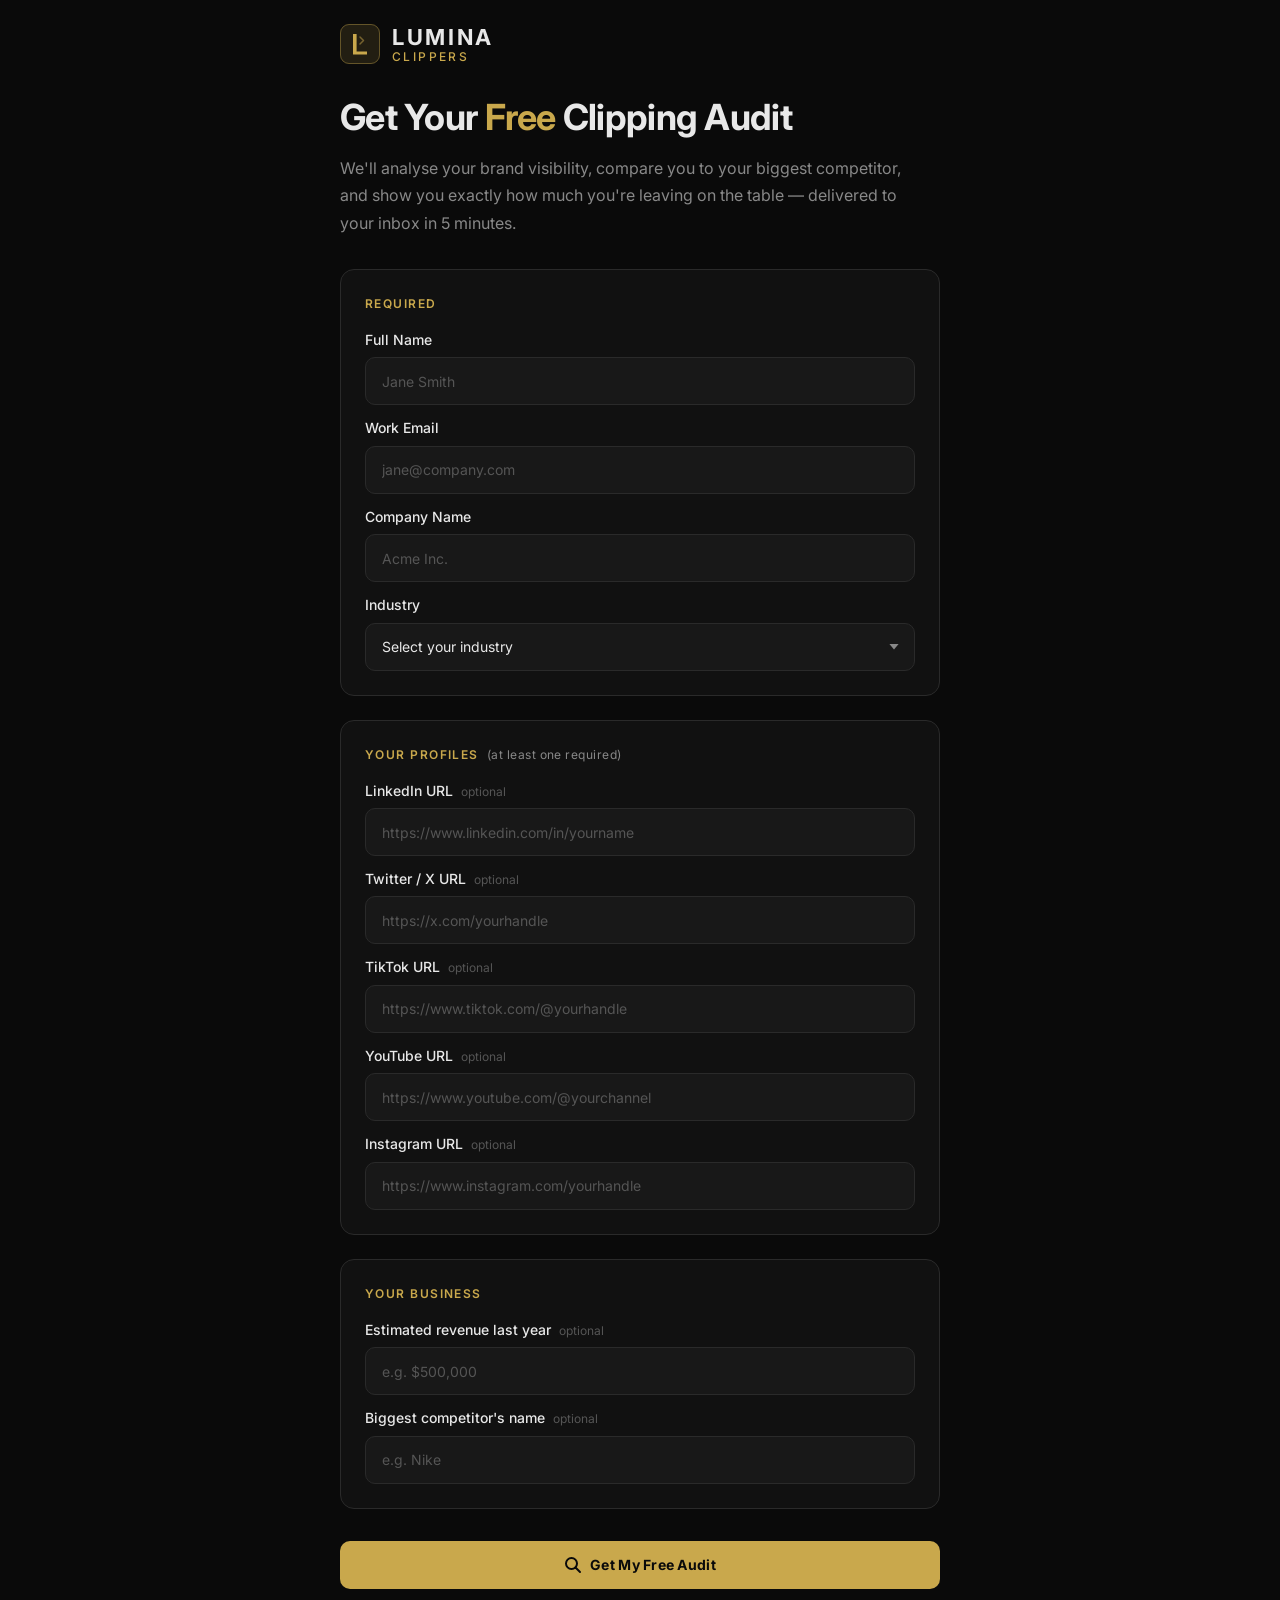
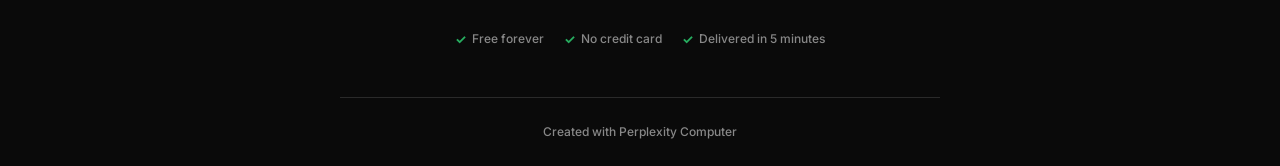
==== commit d86da048: "v2: Resend email integration, 4-page PDF, dev dashboard, search term derivation, noise detection" ====
--- a/frontend/index.html
+++ b/frontend/index.html
@@ -1,5 +1,5 @@
 <!DOCTYPE html>
-<html lang="en" data-theme="dark">
+<html lang="en">
 <head>
 <!--
    ______                            __
@@ -17,90 +17,286 @@
 <meta name="author" content="Perplexity Computer">
 <meta property="og:see_also" content="https://www.perplexity.ai/computer">
 <link rel="author" href="https://www.perplexity.ai/computer">
-<meta charset="UTF-8">
-<meta name="viewport" content="width=device-width, initial-scale=1.0">
-<title>Lumina Clippers — LinkedIn Audit Tool</title>
-<link rel="stylesheet" href="style.css">
+
+  <meta charset="UTF-8">
+  <meta name="viewport" content="width=device-width, initial-scale=1.0">
+  <title>Free Marketing Audit — Lumina Clippers</title>
+  <meta name="description" content="Get your free brand visibility audit. We'll analyse your brand, compare you to your top competitor, and deliver results to your inbox in 5 minutes.">
+
+  <!-- Open Graph -->
+  <meta property="og:title" content="Free Marketing Audit — Lumina Clippers">
+  <meta property="og:description" content="Get your free brand visibility audit delivered to your inbox in 5 minutes.">
+  <meta property="og:type" content="website">
+
+  <link rel="stylesheet" href="style.css">
+
+  <!-- JSON-LD structured data -->
+  <script type="application/ld+json">
+  {
+    "@context": "https://schema.org",
+    "@type": "WebPage",
+    "name": "Lumina Clippers — Free Marketing Audit",
+    "description": "Free brand visibility audit delivered in 5 minutes.",
+    "creator": {
+      "@type": "SoftwareApplication",
+      "name": "Perplexity Computer",
+      "url": "https://www.perplexity.ai/computer"
+    }
+  }
+  </script>
 </head>
 <body>
-<div class="app">
-
-  <!-- Header -->
-  <header class="header">
-    <div class="header-left">
-      <svg class="logo-icon" width="28" height="28" viewBox="0 0 28 28" fill="none" aria-hidden="true">
-        <rect x="2" y="2" width="24" height="24" rx="4" stroke="currentColor" stroke-width="2" fill="none" style="color: var(--color-primary);"/>
-        <path d="M8 20V8h3v9h5" stroke="currentColor" stroke-width="2.5" stroke-linecap="round" stroke-linejoin="round" style="color: var(--color-primary);"/>
-      </svg>
-      <span class="logo">LUMINA</span>
-      <span class="header-subtitle">LinkedIn Audit Tool</span>
-    </div>
-  </header>
-
-  <!-- Input bar -->
-  <div class="input-bar">
-    <input
-      class="input"
-      type="url"
-      id="url-input"
-      placeholder="Paste a LinkedIn profile URL — e.g., https://www.linkedin.com/in/someone"
-      autocomplete="off"
-      spellcheck="false"
-    >
-    <button class="btn btn-primary" id="analyze-btn" type="button">
-      <svg width="16" height="16" viewBox="0 0 24 24" fill="none" stroke="currentColor" stroke-width="2" stroke-linecap="round" stroke-linejoin="round" aria-hidden="true">
-        <circle cx="11" cy="11" r="8"/><path d="M21 21l-4.35-4.35"/>
-      </svg>
-      Analyze
-    </button>
-  </div>
-
-  <!-- Error message area -->
-  <div id="input-error" class="input-error" style="display: none;" role="alert"></div>
-
-  <!-- In Progress section -->
-  <section class="section" id="progress-section" style="display: none;">
-    <h2 class="section-title">In Progress</h2>
-    <div id="progress-jobs"></div>
-  </section>
-
-  <!-- Completed section -->
-  <section class="section" id="completed-section" style="display: none;">
-    <h2 class="section-title">Completed</h2>
-    <div id="completed-jobs"></div>
-  </section>
-
-  <!-- Failed section -->
-  <section class="section" id="failed-section" style="display: none;">
-    <h2 class="section-title">Failed</h2>
-    <div id="failed-jobs"></div>
-  </section>
-
-  <!-- Empty state -->
-  <div class="empty-state" id="empty-state">
-    <svg width="48" height="48" viewBox="0 0 24 24" fill="none" stroke="currentColor" stroke-width="1.5" style="margin: 0 auto var(--space-4); color: var(--color-text-faint);">
-      <path d="M16 21v-2a4 4 0 0 0-4-4H6a4 4 0 0 0-4 4v2"/>
-      <circle cx="9" cy="7" r="4"/>
-      <path d="M22 21v-2a4 4 0 0 0-3-3.87"/>
-      <path d="M16 3.13a4 4 0 0 1 0 7.75"/>
-    </svg>
-    <p>Paste a LinkedIn profile URL above to run an audit</p>
-    <p style="font-size: var(--text-xs); color: var(--color-text-faint); margin-top: var(--space-2);">
-      The tool will analyse the prospect's personal brand, company presence, and content strategy
-    </p>
-  </div>
-
-  <!-- Footer -->
-  <footer class="footer">
-    <a href="https://www.perplexity.ai/computer" target="_blank" rel="noopener noreferrer">Created with Perplexity Computer</a>
-  </footer>
-
-</div>
-
-<!-- API Configuration: Update LUMINA_API_URL to your backend URL -->
-<script>
-  window.LUMINA_API_URL = "https://lumina-audit-api.onrender.com"; // Will be set after Render deploy
-</script>
-<script src="app.js"></script>
+  <a href="#main-content" class="skip-nav">Skip to main content</a>
+
+  <div class="app">
+
+    <!-- ===== HEADER ===== -->
+    <header class="site-header">
+      <a href="/" class="logo-link" aria-label="Lumina Clippers home">
+        <!-- SVG logo mark: stylised "L" in a rounded rectangle with gold accent -->
+        <svg class="logo-mark" width="40" height="40" viewBox="0 0 40 40" fill="none"
+             xmlns="http://www.w3.org/2000/svg" aria-hidden="true" focusable="false">
+          <rect width="40" height="40" rx="9" fill="#C9A84C" fill-opacity="0.12"/>
+          <rect x="0.5" y="0.5" width="39" height="39" rx="8.5" stroke="#C9A84C" stroke-opacity="0.4"/>
+          <!-- "L" letterform -->
+          <path d="M13 10H16.6V27.4H27V30.6H13V10Z" fill="#C9A84C"/>
+          <!-- Small accent clip mark -->
+          <path d="M20 13L23.5 16.5L20 20" stroke="#C9A84C" stroke-opacity="0.5"
+                stroke-width="1.5" stroke-linecap="round" stroke-linejoin="round"/>
+        </svg>
+
+        <div class="logo-text">
+          <span class="logo-name">LUMINA</span>
+          <span class="logo-sub">Clippers</span>
+        </div>
+      </a>
+    </header>
+
+    <!-- ===== MAIN ===== -->
+    <main id="main-content">
+      <h1 class="page-title">Get Your <span class="accent">Free</span> Clipping Audit</h1>
+      <p class="subheadline">
+        We'll analyse your brand visibility, compare you to your biggest competitor, and show you
+        exactly how much you're leaving on the table — delivered to your inbox in 5 minutes.
+      </p>
+
+      <form id="audit-form" novalidate>
+
+        <!-- REQUIRED section -->
+        <div class="form-section">
+          <div class="section-label">Required</div>
+
+          <div class="field">
+            <label for="full_name">Full Name</label>
+            <input
+              type="text"
+              id="full_name"
+              name="full_name"
+              placeholder="Jane Smith"
+              autocomplete="name"
+              required
+            >
+          </div>
+
+          <div class="field">
+            <label for="email">Work Email</label>
+            <input
+              type="email"
+              id="email"
+              name="email"
+              placeholder="jane@company.com"
+              autocomplete="email"
+              required
+            >
+          </div>
+
+          <div class="field">
+            <label for="company_name">Company Name</label>
+            <input
+              type="text"
+              id="company_name"
+              name="company_name"
+              placeholder="Acme Inc."
+              autocomplete="organization"
+              required
+            >
+          </div>
+
+          <div class="field">
+            <label for="industry">Industry</label>
+            <div class="select-wrapper">
+              <select id="industry" name="industry" required>
+                <option value="">Select your industry</option>
+                <option value="SaaS">SaaS</option>
+                <option value="E-commerce">E-commerce</option>
+                <option value="Creator / Personal Brand">Creator / Personal Brand</option>
+                <option value="Agency">Agency</option>
+                <option value="Fintech">Fintech</option>
+                <option value="Health & Wellness">Health &amp; Wellness</option>
+                <option value="Real Estate">Real Estate</option>
+                <option value="Crypto / Web3">Crypto / Web3</option>
+                <option value="Media / Entertainment">Media / Entertainment</option>
+                <option value="Other">Other</option>
+              </select>
+            </div>
+          </div>
+        </div>
+
+        <!-- YOUR PROFILES section -->
+        <div class="form-section">
+          <div class="section-label">
+            Your Profiles
+            <span class="hint">(at least one required)</span>
+          </div>
+
+          <div class="field">
+            <label for="linkedin_url">
+              LinkedIn URL
+              <span class="optional-badge">optional</span>
+            </label>
+            <input
+              type="url"
+              id="linkedin_url"
+              name="linkedin_url"
+              placeholder="https://www.linkedin.com/in/yourname"
+              autocomplete="url"
+            >
+          </div>
+
+          <div class="field">
+            <label for="twitter_url">
+              Twitter / X URL
+              <span class="optional-badge">optional</span>
+            </label>
+            <input
+              type="url"
+              id="twitter_url"
+              name="twitter_url"
+              placeholder="https://x.com/yourhandle"
+              autocomplete="url"
+            >
+          </div>
+
+          <div class="field">
+            <label for="tiktok_url">
+              TikTok URL
+              <span class="optional-badge">optional</span>
+            </label>
+            <input
+              type="url"
+              id="tiktok_url"
+              name="tiktok_url"
+              placeholder="https://www.tiktok.com/@yourhandle"
+              autocomplete="url"
+            >
+          </div>
+
+          <div class="field">
+            <label for="youtube_url">
+              YouTube URL
+              <span class="optional-badge">optional</span>
+            </label>
+            <input
+              type="url"
+              id="youtube_url"
+              name="youtube_url"
+              placeholder="https://www.youtube.com/@yourchannel"
+              autocomplete="url"
+            >
+          </div>
+
+          <div class="field">
+            <label for="instagram_url">
+              Instagram URL
+              <span class="optional-badge">optional</span>
+            </label>
+            <input
+              type="url"
+              id="instagram_url"
+              name="instagram_url"
+              placeholder="https://www.instagram.com/yourhandle"
+              autocomplete="url"
+            >
+          </div>
+        </div>
+
+        <!-- YOUR BUSINESS section -->
+        <div class="form-section">
+          <div class="section-label">Your Business</div>
+
+          <div class="field">
+            <label for="own_revenue">
+              Estimated revenue last year
+              <span class="optional-badge">optional</span>
+            </label>
+            <input
+              type="text"
+              id="own_revenue"
+              name="own_revenue"
+              placeholder="e.g. $500,000"
+            >
+          </div>
+
+          <div class="field">
+            <label for="competitor_name">
+              Biggest competitor's name
+              <span class="optional-badge">optional</span>
+            </label>
+            <input
+              type="text"
+              id="competitor_name"
+              name="competitor_name"
+              placeholder="e.g. Nike"
+            >
+          </div>
+        </div>
+
+        <!-- Submit -->
+        <button type="submit" class="btn-primary" id="submit-btn" aria-label="Submit audit request">
+          <!-- Magnifying glass icon -->
+          <svg class="btn-icon" viewBox="0 0 18 18" fill="none"
+               xmlns="http://www.w3.org/2000/svg" aria-hidden="true" focusable="false">
+            <circle cx="7.5" cy="7.5" r="5.5" stroke="currentColor" stroke-width="2"/>
+            <path d="M11.5 11.5L16 16" stroke="currentColor" stroke-width="2"
+                  stroke-linecap="round"/>
+          </svg>
+          <span class="btn-text">Get My Free Audit</span>
+        </button>
+
+        <!-- Trust signals -->
+        <div class="trust-signals" aria-label="Trust indicators">
+          <span class="trust-item">
+            <span class="trust-check" aria-hidden="true">✓</span>
+            Free forever
+          </span>
+          <span class="trust-item">
+            <span class="trust-check" aria-hidden="true">✓</span>
+            No credit card
+          </span>
+          <span class="trust-item">
+            <span class="trust-check" aria-hidden="true">✓</span>
+            Delivered in 5 minutes
+          </span>
+        </div>
+
+      </form>
+
+      <!-- Error message -->
+      <div id="form-error" class="error-msg" role="alert" aria-live="assertive"></div>
+
+    </main>
+
+    <!-- ===== FOOTER ===== -->
+    <footer class="site-footer">
+      <p>
+        <a href="https://www.perplexity.ai/computer" target="_blank" rel="noopener noreferrer">
+          Created with Perplexity Computer
+        </a>
+      </p>
+    </footer>
+
+  </div><!-- /.app -->
+
+  <script src="app.js"></script>
 </body>
 </html>
--- a/frontend/style.css
+++ b/frontend/style.css
@@ -1,481 +1,553 @@
-/* style.css — Lumina Clippers LinkedIn Audit Tool — Dark premium + gold accent */
-
-/* ============================================================
-   DESIGN TOKENS
-   ============================================================ */
+/* ============================================
+   LUMINA CLIPPERS — Marketing Audit Tool
+   Premium Dark Theme with Gold Accents
+   ============================================ */
+
+@import url('https://fonts.googleapis.com/css2?family=Inter:wght@400;500;600;700&display=swap');
+
+/* ---- Custom Properties ---- */
 :root {
-  /* Brand colours */
-  --color-primary:        oklch(78% 0.17 85);   /* gold */
-  --color-primary-hover:  oklch(82% 0.18 85);
-  --color-primary-active: oklch(72% 0.16 85);
-  --color-primary-dim:    oklch(78% 0.17 85 / 0.12);
-
-  /* Surfaces */
-  --color-bg:             oklch(12% 0.01 270);
-  --color-surface:        oklch(16% 0.012 270);
-  --color-surface-raised: oklch(19% 0.014 270);
-  --color-border:         oklch(28% 0.015 270);
-  --color-border-faint:   oklch(22% 0.012 270);
-
-  /* Text */
-  --color-text:           oklch(93% 0.005 270);
-  --color-text-muted:     oklch(65% 0.010 270);
-  --color-text-faint:     oklch(45% 0.008 270);
-  --color-text-inverse:   oklch(10% 0.005 270);
-
-  /* Semantic */
-  --color-success:        oklch(72% 0.17 145);
-  --color-warning:        oklch(80% 0.18 75);
-  --color-error:          oklch(65% 0.22 25);
-  --color-info:           oklch(70% 0.15 240);
+  /* Colors */
+  --color-bg:          #0A0A0A;
+  --color-surface-1:   #111111;
+  --color-surface-2:   #181818;
+  --color-border:      #2A2A2A;
+  --color-gold:        #C9A84C;
+  --color-gold-hover:  #D4B86A;
+  --color-gold-dim:    rgba(201, 168, 76, 0.15);
+  --color-text:        #E8E8E8;
+  --color-muted:       #888888;
+  --color-faint:       #555555;
+  --color-success:     #27AE60;
+  --color-error:       #E74C3C;
+  --color-error-bg:    rgba(231, 76, 60, 0.12);
 
   /* Typography */
-  --font-body: 'Inter', 'Helvetica Neue', Arial, sans-serif;
-  --font-mono: 'JetBrains Mono', 'Fira Code', monospace;
-
-  --text-xs:   0.70rem;
-  --text-sm:   0.825rem;
-  --text-base: 0.9375rem;
-  --text-md:   1rem;
-  --text-lg:   1.125rem;
-  --text-xl:   1.375rem;
-  --text-2xl:  1.75rem;
-
-  /* Spacing */
-  --space-1:  0.25rem;
-  --space-2:  0.5rem;
-  --space-3:  0.75rem;
-  --space-4:  1rem;
-  --space-5:  1.25rem;
-  --space-6:  1.5rem;
-  --space-8:  2rem;
-  --space-10: 2.5rem;
-  --space-12: 3rem;
-  --space-16: 4rem;
-
-  /* Radii */
-  --radius-sm: 4px;
-  --radius-md: 8px;
-  --radius-lg: 12px;
-  --radius-xl: 16px;
-
-  /* Transitions */
-  --transition-fast:        150ms ease;
-  --transition-interactive: 200ms ease;
-  --transition-slow:        350ms ease;
-
-  /* Shadows */
-  --shadow-card: 0 2px 12px oklch(0% 0 0 / 0.35);
-  --shadow-modal: 0 8px 40px oklch(0% 0 0 / 0.55);
-}
-
-/* ============================================================
-   RESET & BASE
-   ============================================================ */
-*, *::before, *::after { box-sizing: border-box; margin: 0; padding: 0; }
+  --font-body: 'Inter', system-ui, -apple-system, sans-serif;
+
+  /* Type scale */
+  --text-xs:   clamp(11px, 1.8vw, 12px);
+  --text-sm:   clamp(13px, 2vw, 14px);
+  --text-base: clamp(14px, 2.2vw, 16px);
+  --text-lg:   clamp(18px, 3vw, 22px);
+  --text-xl:   clamp(22px, 4vw, 28px);
+  --text-2xl:  clamp(28px, 5vw, 36px);
+
+  /* Spacing (4px base) */
+  --space-1:  4px;
+  --space-2:  8px;
+  --space-3:  12px;
+  --space-4:  16px;
+  --space-5:  20px;
+  --space-6:  24px;
+  --space-8:  32px;
+  --space-10: 40px;
+  --space-12: 48px;
+  --space-16: 64px;
+
+  /* UI */
+  --radius-sm:     6px;
+  --radius-md:     10px;
+  --radius-lg:     14px;
+  --input-height:  48px;
+  --btn-height:    48px;
+  --max-width:     640px;
+
+  /* Easing */
+  --ease-out: cubic-bezier(0.16, 1, 0.3, 1);
+}
+
+/* ---- Reset & Base ---- */
+*, *::before, *::after {
+  box-sizing: border-box;
+  margin: 0;
+  padding: 0;
+}
 
 html {
-  scroll-behavior: smooth;
-  scroll-padding-top: var(--space-16);
+  font-size: 16px;
+  -webkit-text-size-adjust: 100%;
+  text-size-adjust: 100%;
 }
 
 body {
   font-family: var(--font-body);
+  font-size: var(--text-base);
+  line-height: 1.6;
+  color: var(--color-text);
+  background-color: var(--color-bg);
+  -webkit-font-smoothing: antialiased;
+  -moz-osx-font-smoothing: grayscale;
+  min-height: 100vh;
+  display: flex;
+  flex-direction: column;
+}
+
+/* ---- App Container ---- */
+.app {
+  max-width: var(--max-width);
+  width: 100%;
+  margin: 0 auto;
+  padding: 0 var(--space-5);
+  flex: 1;
+  display: flex;
+  flex-direction: column;
+}
+
+/* ---- Skip nav for accessibility ---- */
+.skip-nav {
+  position: absolute;
+  left: -9999px;
+  top: var(--space-2);
+  z-index: 999;
+  padding: var(--space-2) var(--space-4);
+  background: var(--color-gold);
+  color: #0A0A0A;
+  font-weight: 600;
+  border-radius: var(--radius-sm);
+  text-decoration: none;
   font-size: var(--text-sm);
-  color: var(--color-text);
-  background-color: var(--color-bg);
-  min-height: 100dvh;
-  -webkit-font-smoothing: antialiased;
-}
-
-::selection {
-  background: oklch(from var(--color-primary) l c h / 0.25);
-  color: var(--color-text);
-}
-
-:focus-visible {
-  outline: 2px solid var(--color-primary);
-  outline-offset: 2px;
-  border-radius: var(--radius-sm);
-}
-
-a { color: var(--color-primary); text-decoration: none; }
-a:hover { text-decoration: underline; }
-
-/* ============================================================
-   BUTTONS
-   ============================================================ */
-.btn {
-  display: inline-flex;
-  align-items: center;
-  gap: var(--space-2);
-  padding: var(--space-2) var(--space-5);
-  font-size: var(--text-sm);
-  font-weight: 600;
-  border-radius: var(--radius-md);
-  transition: all var(--transition-interactive);
-  cursor: pointer;
-  border: 1.5px solid transparent;
-  white-space: nowrap;
-  line-height: 1.4;
-}
-.btn-primary {
-  background: var(--color-primary);
-  color: var(--color-text-inverse);
-}
-.btn-primary:hover {
-  background: var(--color-primary-hover);
-  box-shadow: 0 0 20px oklch(from var(--color-primary) l c h / 0.2);
-}
-.btn-primary:active { background: var(--color-primary-active); }
-.btn-outline {
-  background: var(--color-primary-dim);
-  color: var(--color-primary);
-  border-color: var(--color-primary);
-}
-.btn-outline:hover { background: oklch(from var(--color-primary) l c h / 0.2); }
-.btn-ghost {
-  background: transparent;
-  color: var(--color-text-muted);
-  border-color: var(--color-border);
-}
-.btn-ghost:hover { background: var(--color-surface-raised); color: var(--color-text); }
-.btn-icon {
-  padding: var(--space-2);
-  aspect-ratio: 1;
-  background: transparent;
-  color: var(--color-text-muted);
-  border: none;
-}
-.btn-icon:hover { color: var(--color-text); background: var(--color-surface-raised); border-radius: var(--radius-sm); }
-
-/* ============================================================
-   LAYOUT
-   ============================================================ */
-.app {
-  max-width: 860px;
-  margin: 0 auto;
-  padding: var(--space-6) var(--space-4) var(--space-16);
+}
+.skip-nav:focus {
+  left: var(--space-4);
+}
+
+/* ---- Header ---- */
+.site-header {
+  padding: var(--space-6) 0 var(--space-8);
+  display: flex;
+  align-items: center;
+  gap: var(--space-3);
+}
+
+.logo-link {
+  display: flex;
+  align-items: center;
+  gap: var(--space-3);
+  text-decoration: none;
+  color: inherit;
+}
+
+.logo-mark {
+  flex-shrink: 0;
+  display: block;
+}
+
+.logo-text {
+  display: flex;
+  flex-direction: column;
+  line-height: 1.1;
+}
+
+.logo-name {
+  font-size: var(--text-lg);
+  font-weight: 700;
+  letter-spacing: 0.12em;
+  color: var(--color-text);
+}
+
+.logo-sub {
+  font-size: var(--text-xs);
+  font-weight: 500;
+  letter-spacing: 0.2em;
+  color: var(--color-gold);
+  text-transform: uppercase;
+}
+
+/* ---- Main Content ---- */
+main {
+  flex: 1;
+  padding-bottom: var(--space-12);
+}
+
+/* ---- Hero Heading ---- */
+.page-title {
+  font-size: var(--text-2xl);
+  font-weight: 700;
+  letter-spacing: -0.02em;
+  line-height: 1.2;
+  color: var(--color-text);
+  margin-bottom: var(--space-4);
+}
+
+.page-title .accent {
+  color: var(--color-gold);
+}
+
+.subheadline {
+  font-size: var(--text-base);
+  line-height: 1.7;
+  color: var(--color-muted);
+  margin-bottom: var(--space-8);
+  max-width: 58ch;
+}
+
+/* ---- Form ---- */
+#audit-form {
   display: flex;
   flex-direction: column;
   gap: var(--space-6);
 }
 
-/* ============================================================
-   HEADER
-   ============================================================ */
-.header {
-  display: flex;
-  align-items: center;
-  justify-content: space-between;
-  padding-bottom: var(--space-4);
-  border-bottom: 1px solid var(--color-border-faint);
-}
-.header-left {
-  display: flex;
-  align-items: center;
+.form-section {
+  background: var(--color-surface-1);
+  border: 1px solid var(--color-border);
+  border-radius: var(--radius-lg);
+  padding: var(--space-6);
+  display: flex;
+  flex-direction: column;
   gap: var(--space-3);
 }
-.logo {
-  font-size: var(--text-lg);
-  font-weight: 800;
-  letter-spacing: 0.08em;
-  color: var(--color-primary);
-}
-.logo-icon {
-  flex-shrink: 0;
-  color: var(--color-primary);
-}
-.header-subtitle {
-  font-size: var(--text-xs);
-  color: var(--color-text-muted);
-  letter-spacing: 0.04em;
-  text-transform: uppercase;
-  padding-left: var(--space-3);
-  border-left: 1px solid var(--color-border);
-}
-
-/* ============================================================
-   INPUT BAR
-   ============================================================ */
-.input-bar {
-  display: flex;
-  gap: var(--space-3);
-  align-items: stretch;
-}
-.input {
-  flex: 1;
-  background: var(--color-surface);
-  border: 1.5px solid var(--color-border);
-  border-radius: var(--radius-md);
-  padding: var(--space-3) var(--space-4);
-  font-size: var(--text-sm);
-  font-family: var(--font-body);
-  color: var(--color-text);
-  transition: border-color var(--transition-fast);
-  min-width: 0;
-}
-.input::placeholder { color: var(--color-text-faint); }
-.input:focus {
-  outline: none;
-  border-color: var(--color-primary);
-  box-shadow: 0 0 0 3px oklch(from var(--color-primary) l c h / 0.12);
-}
-.input-error {
-  color: var(--color-error);
-  font-size: var(--text-xs);
-  margin-top: calc(var(--space-2) * -1);
-}
-
-/* ============================================================
-   SECTIONS
-   ============================================================ */
-.section {}
-.section-title {
-  font-size: var(--text-xs);
-  font-weight: 700;
-  text-transform: uppercase;
-  letter-spacing: 0.08em;
-  color: var(--color-text-faint);
-  margin-bottom: var(--space-3);
-}
-
-/* ============================================================
-   JOB CARD
-   ============================================================ */
-.job-card {
-  background: var(--color-surface);
-  border: 1px solid var(--color-border-faint);
-  border-radius: var(--radius-lg);
-  padding: var(--space-5);
-  display: flex;
-  flex-direction: column;
-  gap: var(--space-4);
-  box-shadow: var(--shadow-card);
-  margin-bottom: var(--space-4);
-  animation: slide-in 250ms var(--transition-interactive) both;
-}
-@keyframes slide-in {
-  from { opacity: 0; transform: translateY(10px); }
-  to   { opacity: 1; transform: translateY(0); }
-}
-.job-card-header {
-  display: flex;
-  align-items: flex-start;
-  justify-content: space-between;
-  gap: var(--space-3);
-}
-.job-card-meta {
-  display: flex;
-  flex-direction: column;
-  gap: var(--space-1);
-  min-width: 0;
-}
-.job-card-name {
-  font-size: var(--text-base);
-  font-weight: 700;
-  color: var(--color-text);
-  white-space: nowrap;
-  overflow: hidden;
-  text-overflow: ellipsis;
-}
-.job-card-url {
-  font-size: var(--text-xs);
-  color: var(--color-text-faint);
-  white-space: nowrap;
-  overflow: hidden;
-  text-overflow: ellipsis;
-}
-.job-card-actions {
-  display: flex;
-  gap: var(--space-2);
-  flex-shrink: 0;
-}
-
-/* ============================================================
-   PROGRESS BAR
-   ============================================================ */
-.progress-bar-wrap {
-  height: 4px;
-  background: var(--color-border);
-  border-radius: 99px;
-  overflow: hidden;
-}
-.progress-bar {
-  height: 100%;
-  background: var(--color-primary);
-  border-radius: 99px;
-  transition: width 400ms ease;
-}
-.progress-label {
-  font-size: var(--text-xs);
-  color: var(--color-text-muted);
-  margin-top: var(--space-1);
-}
-
-/* ============================================================
-   STATUS BADGE
-   ============================================================ */
-.badge {
-  display: inline-flex;
-  align-items: center;
-  gap: var(--space-1);
-  padding: 2px var(--space-2);
-  border-radius: 99px;
+
+.section-label {
   font-size: var(--text-xs);
   font-weight: 600;
+  letter-spacing: 0.12em;
   text-transform: uppercase;
-  letter-spacing: 0.05em;
-}
-.badge-pending  { background: oklch(from var(--color-text-faint) l c h / 0.15); color: var(--color-text-muted); }
-.badge-running  { background: oklch(from var(--color-info) l c h / 0.18);       color: var(--color-info); }
-.badge-complete { background: oklch(from var(--color-success) l c h / 0.15);    color: var(--color-success); }
-.badge-failed   { background: oklch(from var(--color-error) l c h / 0.15);      color: var(--color-error); }
-
-/* ============================================================
-   AUDIT RESULT
-   ============================================================ */
-.audit-result {
-  display: flex;
-  flex-direction: column;
-  gap: var(--space-5);
-}
-
-/* Score row */
-.score-row {
-  display: grid;
-  grid-template-columns: repeat(auto-fit, minmax(120px, 1fr));
-  gap: var(--space-3);
-}
-.score-card {
-  background: var(--color-surface-raised);
-  border: 1px solid var(--color-border-faint);
+  color: var(--color-gold);
+  margin-bottom: var(--space-1);
+  display: flex;
+  align-items: center;
+  gap: var(--space-2);
+}
+
+.hint {
+  font-size: var(--text-xs);
+  font-weight: 400;
+  letter-spacing: 0.04em;
+  text-transform: none;
+  color: var(--color-muted);
+}
+
+/* ---- Form Fields ---- */
+.field {
+  display: flex;
+  flex-direction: column;
+  gap: 6px;
+}
+
+label {
+  font-size: var(--text-sm);
+  font-weight: 500;
+  color: var(--color-text);
+  display: block;
+}
+
+label .optional-badge {
+  font-size: var(--text-xs);
+  font-weight: 400;
+  color: var(--color-faint);
+  margin-left: var(--space-1);
+}
+
+input[type="text"],
+input[type="email"],
+input[type="url"],
+select {
+  width: 100%;
+  height: var(--input-height);
+  padding: 0 var(--space-4);
+  background: var(--color-surface-2);
+  border: 1px solid var(--color-border);
   border-radius: var(--radius-md);
-  padding: var(--space-4) var(--space-3);
-  text-align: center;
-  display: flex;
-  flex-direction: column;
-  gap: var(--space-1);
-}
-.score-value {
-  font-size: var(--text-xl);
-  font-weight: 800;
-  color: var(--color-primary);
-}
-.score-label {
-  font-size: var(--text-xs);
-  color: var(--color-text-muted);
-  text-transform: uppercase;
-  letter-spacing: 0.05em;
-}
-
-/* Insight sections */
-.insight-section {
-  display: flex;
-  flex-direction: column;
+  color: var(--color-text);
+  font-family: var(--font-body);
+  font-size: var(--text-sm);
+  font-weight: 400;
+  outline: none;
+  transition: border-color 180ms var(--ease-out),
+              box-shadow 180ms var(--ease-out),
+              background 180ms var(--ease-out);
+  appearance: none;
+  -webkit-appearance: none;
+}
+
+input::placeholder,
+select option[value=""] {
+  color: var(--color-faint);
+}
+
+input:focus,
+select:focus {
+  border-color: var(--color-gold);
+  box-shadow: 0 0 0 3px var(--color-gold-dim);
+  background: #1C1C1C;
+}
+
+input:hover:not(:focus),
+select:hover:not(:focus) {
+  border-color: var(--color-faint);
+}
+
+/* Select dropdown */
+.select-wrapper {
+  position: relative;
+}
+
+.select-wrapper select {
+  padding-right: var(--space-10);
+  cursor: pointer;
+  color: var(--color-text);
+}
+
+.select-wrapper select option {
+  background: var(--color-surface-2);
+  color: var(--color-text);
+}
+
+/* Custom chevron */
+.select-wrapper::after {
+  content: '';
+  position: absolute;
+  right: 16px;
+  top: 50%;
+  transform: translateY(-50%);
+  width: 10px;
+  height: 6px;
+  clip-path: polygon(0 0, 100% 0, 50% 100%);
+  background: var(--color-muted);
+  pointer-events: none;
+  transition: background 180ms var(--ease-out);
+}
+
+.select-wrapper:focus-within::after {
+  background: var(--color-gold);
+}
+
+/* ---- Submit Button ---- */
+.btn-primary {
+  display: flex;
+  align-items: center;
+  justify-content: center;
   gap: var(--space-2);
-}
-.insight-heading {
+  width: 100%;
+  height: var(--btn-height);
+  padding: 0 var(--space-6);
+  background: var(--color-gold);
+  color: #0A0A0A;
+  font-family: var(--font-body);
   font-size: var(--text-sm);
   font-weight: 700;
-  color: var(--color-text);
-  text-transform: uppercase;
-  letter-spacing: 0.06em;
-}
-.insight-list {
-  list-style: none;
-  display: flex;
-  flex-direction: column;
-  gap: var(--space-2);
-}
-.insight-item {
+  letter-spacing: 0.02em;
+  border: none;
+  border-radius: var(--radius-md);
+  cursor: pointer;
+  text-decoration: none;
+  transition: background 180ms var(--ease-out),
+              transform 120ms var(--ease-out),
+              box-shadow 180ms var(--ease-out);
+  position: relative;
+  overflow: hidden;
+  margin-top: var(--space-2);
+}
+
+.btn-primary:hover:not(:disabled) {
+  background: var(--color-gold-hover);
+  box-shadow: 0 4px 20px rgba(201, 168, 76, 0.3);
+  transform: translateY(-1px);
+}
+
+.btn-primary:active:not(:disabled) {
+  transform: translateY(0);
+  box-shadow: none;
+}
+
+.btn-primary:disabled {
+  cursor: not-allowed;
+  opacity: 0.65;
+}
+
+/* Loading state */
+.btn-primary.loading .btn-text {
+  opacity: 0;
+}
+
+.btn-primary.loading::after {
+  content: '';
+  position: absolute;
+  width: 20px;
+  height: 20px;
+  border: 2px solid rgba(10, 10, 10, 0.3);
+  border-top-color: #0A0A0A;
+  border-radius: 50%;
+  animation: spin 0.7s linear infinite;
+}
+
+@keyframes spin {
+  to { transform: rotate(360deg); }
+}
+
+/* Button icon */
+.btn-icon {
+  flex-shrink: 0;
+  width: 18px;
+  height: 18px;
+}
+
+/* ---- Trust Signals ---- */
+.trust-signals {
+  display: flex;
+  align-items: center;
+  justify-content: center;
+  flex-wrap: wrap;
+  gap: var(--space-5);
+  padding-top: var(--space-4);
+}
+
+.trust-item {
+  display: flex;
+  align-items: center;
+  gap: 6px;
+  font-size: var(--text-xs);
+  color: var(--color-muted);
+  font-weight: 500;
+}
+
+.trust-check {
+  color: var(--color-success);
+  font-size: 13px;
+  font-weight: 700;
+}
+
+/* ---- Error Message ---- */
+.error-msg {
+  background: var(--color-error-bg);
+  border: 1px solid rgba(231, 76, 60, 0.3);
+  border-radius: var(--radius-md);
+  padding: var(--space-4) var(--space-5);
   font-size: var(--text-sm);
-  color: var(--color-text-muted);
-  padding-left: var(--space-4);
-  position: relative;
-  line-height: 1.55;
-}
-.insight-item::before {
-  content: '–';
-  position: absolute;
-  left: 0;
-  color: var(--color-primary);
-}
-
-/* Tabs */
-.tabs {
-  display: flex;
-  gap: var(--space-1);
-  border-bottom: 1px solid var(--color-border-faint);
-  margin-bottom: var(--space-4);
-}
-.tab {
-  padding: var(--space-2) var(--space-3);
+  color: var(--color-error);
+  font-weight: 500;
+  margin-top: var(--space-2);
+  display: none;
+}
+
+/* ---- Confirm Screen ---- */
+.confirm-screen {
+  display: flex;
+  flex-direction: column;
+  align-items: center;
+  text-align: center;
+  padding: var(--space-12) 0 var(--space-16);
+  gap: var(--space-5);
+}
+
+.confirm-icon {
+  font-size: 64px;
+  line-height: 1;
+  margin-bottom: var(--space-2);
+  filter: drop-shadow(0 4px 16px rgba(201, 168, 76, 0.3));
+}
+
+.confirm-screen h1 {
+  font-size: var(--text-2xl);
+  font-weight: 700;
+  letter-spacing: -0.02em;
+  color: var(--color-text);
+}
+
+.confirm-screen .confirm-body {
+  font-size: var(--text-base);
+  color: var(--color-muted);
+  line-height: 1.7;
+  max-width: 48ch;
+}
+
+.confirm-screen .confirm-body strong {
+  color: var(--color-gold);
+  font-weight: 600;
+}
+
+.confirm-screen .tip {
+  font-size: var(--text-sm);
+  color: var(--color-faint);
+  background: var(--color-surface-1);
+  border: 1px solid var(--color-border);
+  border-radius: var(--radius-md);
+  padding: var(--space-3) var(--space-5);
+}
+
+.confirm-screen .btn-primary {
+  max-width: 360px;
+  margin-top: var(--space-3);
+  height: 52px;
+  font-size: var(--text-base);
+}
+
+.btn-calendly {
+  background: transparent !important;
+  border: 1.5px solid var(--color-gold) !important;
+  color: var(--color-gold) !important;
+}
+
+.btn-calendly:hover:not(:disabled) {
+  background: var(--color-gold-dim) !important;
+  box-shadow: 0 4px 20px rgba(201, 168, 76, 0.15) !important;
+  transform: translateY(-1px) !important;
+}
+
+/* ---- Divider ---- */
+.confirm-divider {
+  width: 48px;
+  height: 1px;
+  background: var(--color-border);
+  margin: var(--space-2) 0;
+}
+
+/* ---- Footer ---- */
+.site-footer {
+  padding: var(--space-6) 0;
+  border-top: 1px solid var(--color-border);
+  text-align: center;
+}
+
+.site-footer p {
   font-size: var(--text-xs);
-  font-weight: 600;
-  color: var(--color-text-muted);
-  background: none;
-  border: none;
-  border-bottom: 2px solid transparent;
-  cursor: pointer;
-  transition: color var(--transition-fast), border-color var(--transition-fast);
-  text-transform: uppercase;
-  letter-spacing: 0.05em;
-  margin-bottom: -1px;
-}
-.tab:hover { color: var(--color-text); }
-.tab.active {
-  color: var(--color-primary);
-  border-bottom-color: var(--color-primary);
-}
-
-/* Raw JSON panel */
-.raw-json {
-  background: var(--color-surface-raised);
-  border: 1px solid var(--color-border-faint);
-  border-radius: var(--radius-md);
-  padding: var(--space-4);
-  font-family: var(--font-mono);
-  font-size: var(--text-xs);
-  color: var(--color-text-muted);
-  white-space: pre;
-  overflow-x: auto;
-  max-height: 400px;
-  overflow-y: auto;
-}
-
-/* ============================================================
-   EMPTY STATE
-   ============================================================ */
-.empty-state {
-  text-align: center;
-  padding: var(--space-16) var(--space-4);
-  color: var(--color-text-muted);
-  display: flex;
-  flex-direction: column;
-  gap: var(--space-3);
-}
-
-/* ============================================================
-   FOOTER
-   ============================================================ */
-.footer {
-  margin-top: auto;
-  text-align: center;
-  font-size: var(--text-xs);
-  color: var(--color-text-faint);
-  padding-top: var(--space-6);
-  border-top: 1px solid var(--color-border-faint);
-}
-.footer a { color: var(--color-text-faint); }
-.footer a:hover { color: var(--color-primary); }
-
-/* ============================================================
-   RESPONSIVE
-   ============================================================ */
-@media (max-width: 600px) {
-  .app { padding: var(--space-4) var(--space-3) var(--space-12); }
-  .input-bar { flex-direction: column; }
-  .score-row { grid-template-columns: repeat(2, 1fr); }
-  .tabs { overflow-x: auto; }
-}
+  color: var(--color-faint);
+}
+
+.site-footer a {
+  color: var(--color-muted);
+  text-decoration: none;
+  font-weight: 500;
+  transition: color 180ms var(--ease-out);
+}
+
+.site-footer a:hover {
+  color: var(--color-gold);
+}
+
+/* ---- Mobile Responsiveness ---- */
+@media (max-width: 480px) {
+  .app {
+    padding: 0 var(--space-4);
+  }
+
+  .site-header {
+    padding: var(--space-5) 0 var(--space-6);
+  }
+
+  .form-section {
+    padding: var(--space-5);
+    gap: var(--space-3);
+  }
+
+  .trust-signals {
+    gap: var(--space-4);
+  }
+
+  .confirm-screen {
+    padding: var(--space-8) 0 var(--space-10);
+  }
+
+  .confirm-icon {
+    font-size: 52px;
+  }
+}
+
+@media (max-width: 375px) {
+  .trust-signals {
+    flex-direction: column;
+    gap: var(--space-2);
+  }
+}
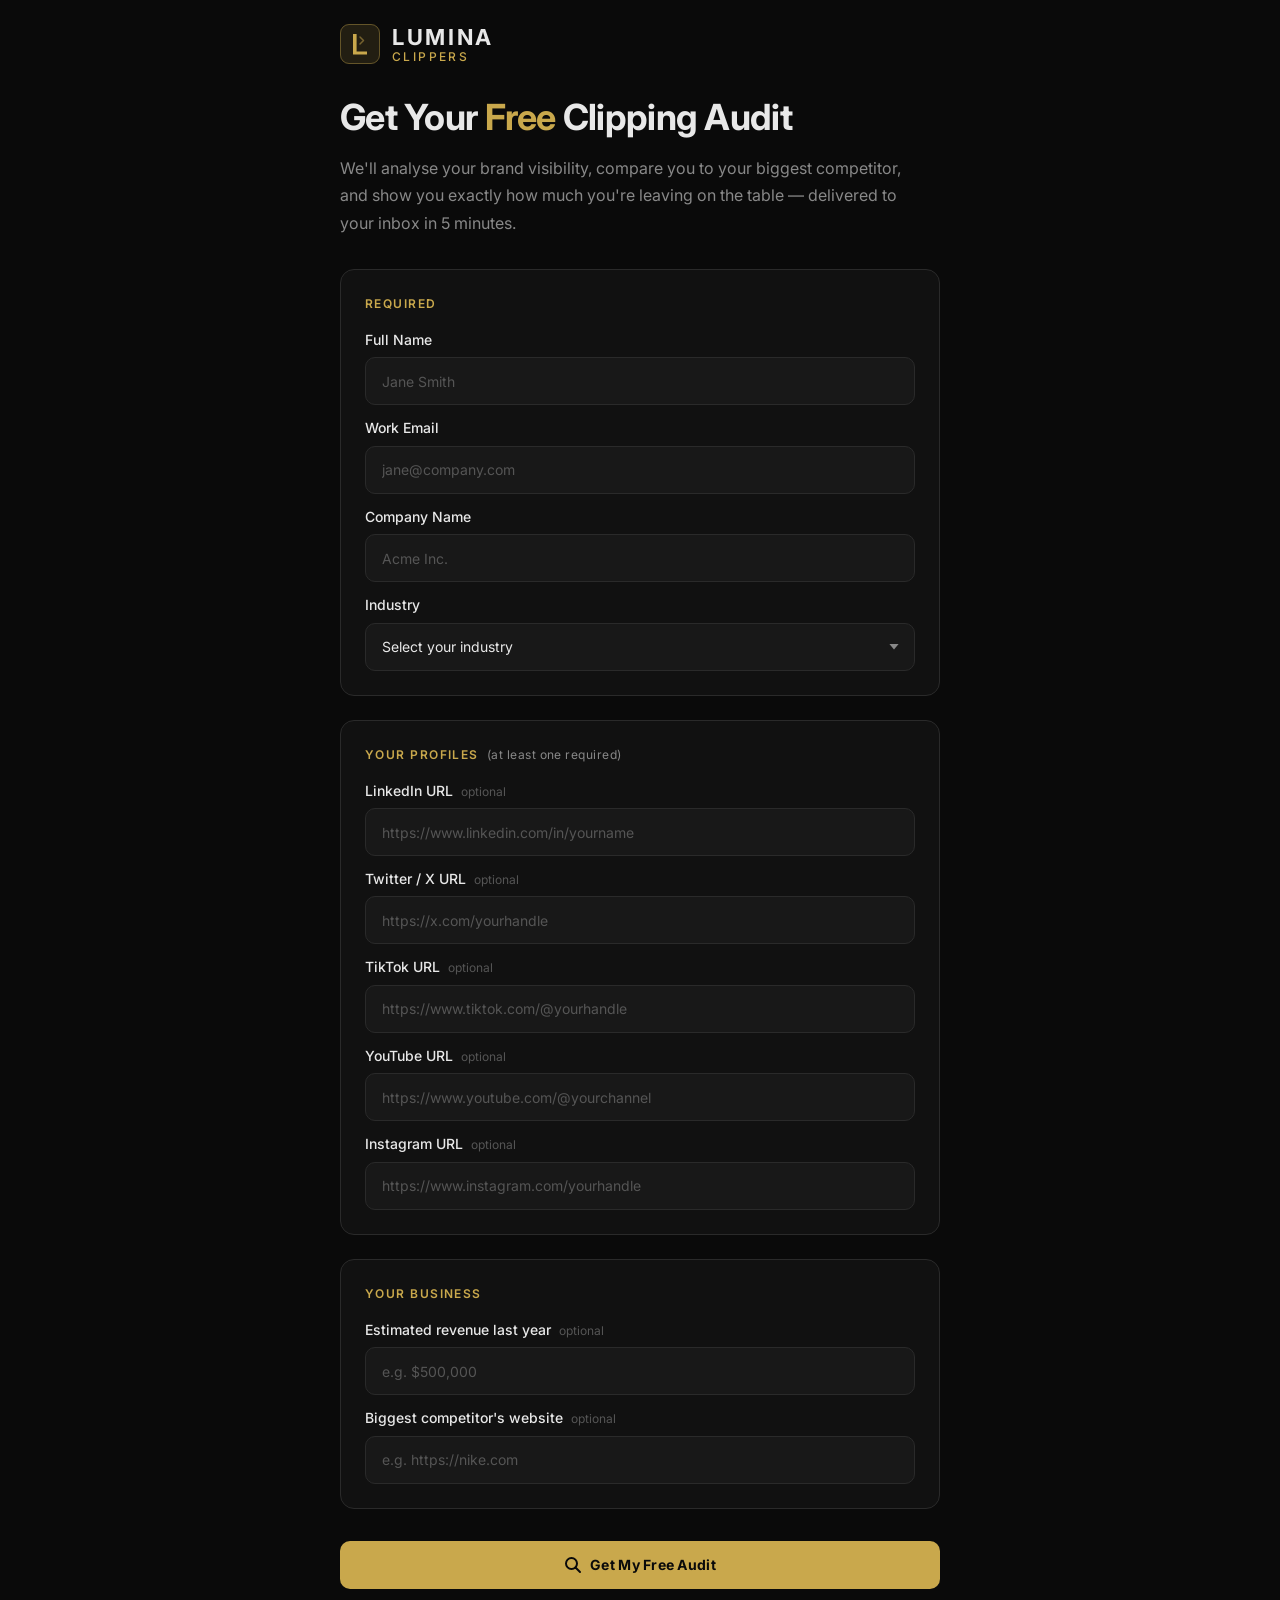
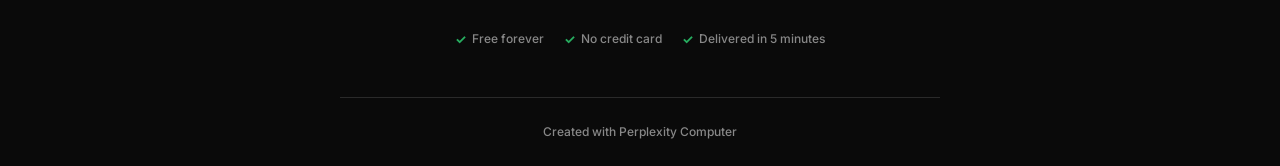
==== commit bad88891: "feat: change competitor field from name to website URL" ====
--- a/frontend/index.html
+++ b/frontend/index.html
@@ -239,14 +239,14 @@
 
           <div class="field">
             <label for="competitor_name">
-              Biggest competitor's name
-              <span class="optional-badge">optional</span>
-            </label>
-            <input
-              type="text"
+              Biggest competitor's website
+              <span class="optional-badge">optional</span>
+            </label>
+            <input
+              type="url"
               id="competitor_name"
               name="competitor_name"
-              placeholder="e.g. Nike"
+              placeholder="e.g. https://nike.com"
             >
           </div>
         </div>
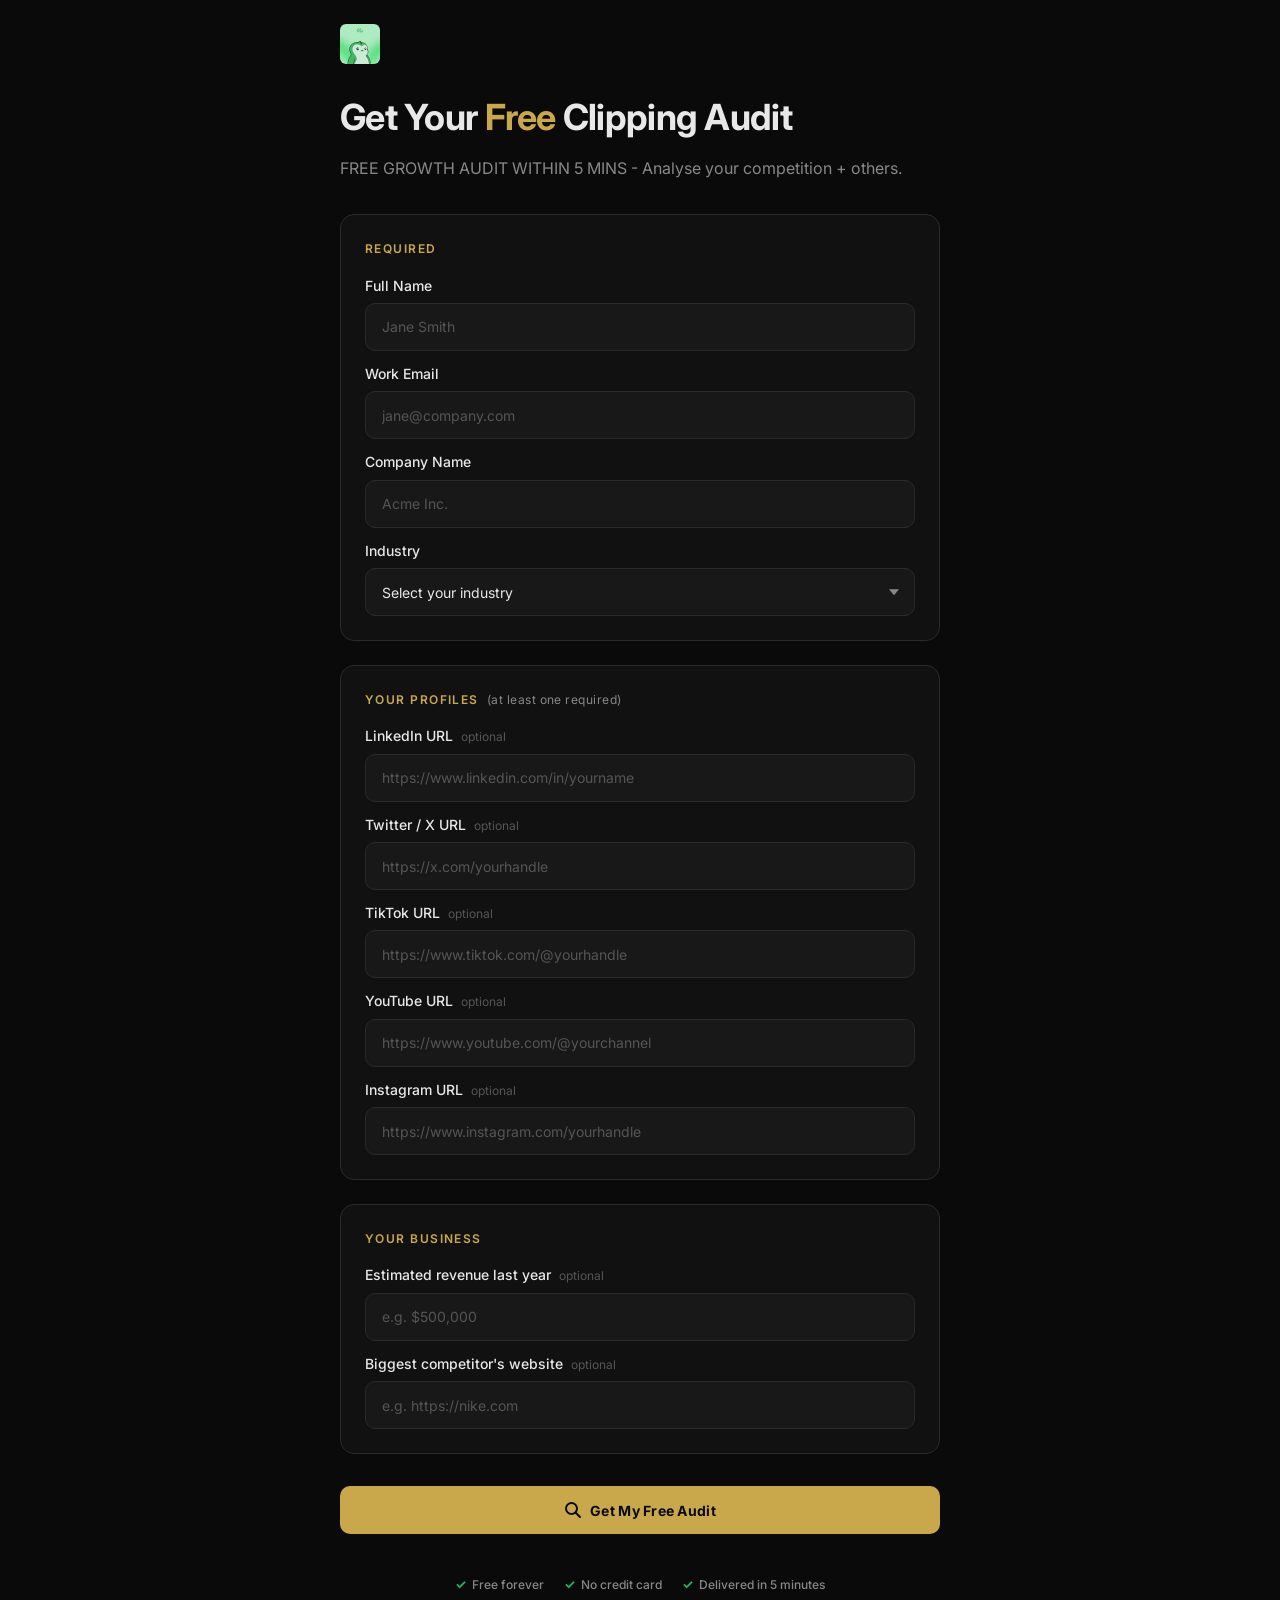
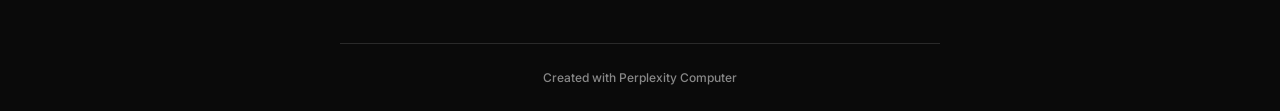
==== commit 57a7539b: "feat: add penguin logo, update copy, instant redirect to booking page" ====
--- a/frontend/index.html
+++ b/frontend/index.html
@@ -53,22 +53,7 @@
     <!-- ===== HEADER ===== -->
     <header class="site-header">
       <a href="/" class="logo-link" aria-label="Lumina Clippers home">
-        <!-- SVG logo mark: stylised "L" in a rounded rectangle with gold accent -->
-        <svg class="logo-mark" width="40" height="40" viewBox="0 0 40 40" fill="none"
-             xmlns="http://www.w3.org/2000/svg" aria-hidden="true" focusable="false">
-          <rect width="40" height="40" rx="9" fill="#C9A84C" fill-opacity="0.12"/>
-          <rect x="0.5" y="0.5" width="39" height="39" rx="8.5" stroke="#C9A84C" stroke-opacity="0.4"/>
-          <!-- "L" letterform -->
-          <path d="M13 10H16.6V27.4H27V30.6H13V10Z" fill="#C9A84C"/>
-          <!-- Small accent clip mark -->
-          <path d="M20 13L23.5 16.5L20 20" stroke="#C9A84C" stroke-opacity="0.5"
-                stroke-width="1.5" stroke-linecap="round" stroke-linejoin="round"/>
-        </svg>
-
-        <div class="logo-text">
-          <span class="logo-name">LUMINA</span>
-          <span class="logo-sub">Clippers</span>
-        </div>
+        <img src="logo.jpg" alt="Lumina Clippers" class="logo-img">
       </a>
     </header>
 
@@ -76,8 +61,7 @@
     <main id="main-content">
       <h1 class="page-title">Get Your <span class="accent">Free</span> Clipping Audit</h1>
       <p class="subheadline">
-        We'll analyse your brand visibility, compare you to your biggest competitor, and show you
-        exactly how much you're leaving on the table — delivered to your inbox in 5 minutes.
+        FREE GROWTH AUDIT WITHIN 5 MINS - Analyse your competition + others.
       </p>
 
       <form id="audit-form" novalidate>
--- a/frontend/style.css
+++ b/frontend/style.css
@@ -131,6 +131,12 @@
 .logo-mark {
   flex-shrink: 0;
   display: block;
+}
+
+.logo-img {
+  height: 40px;
+  width: auto;
+  border-radius: 6px;
 }
 
 .logo-text {
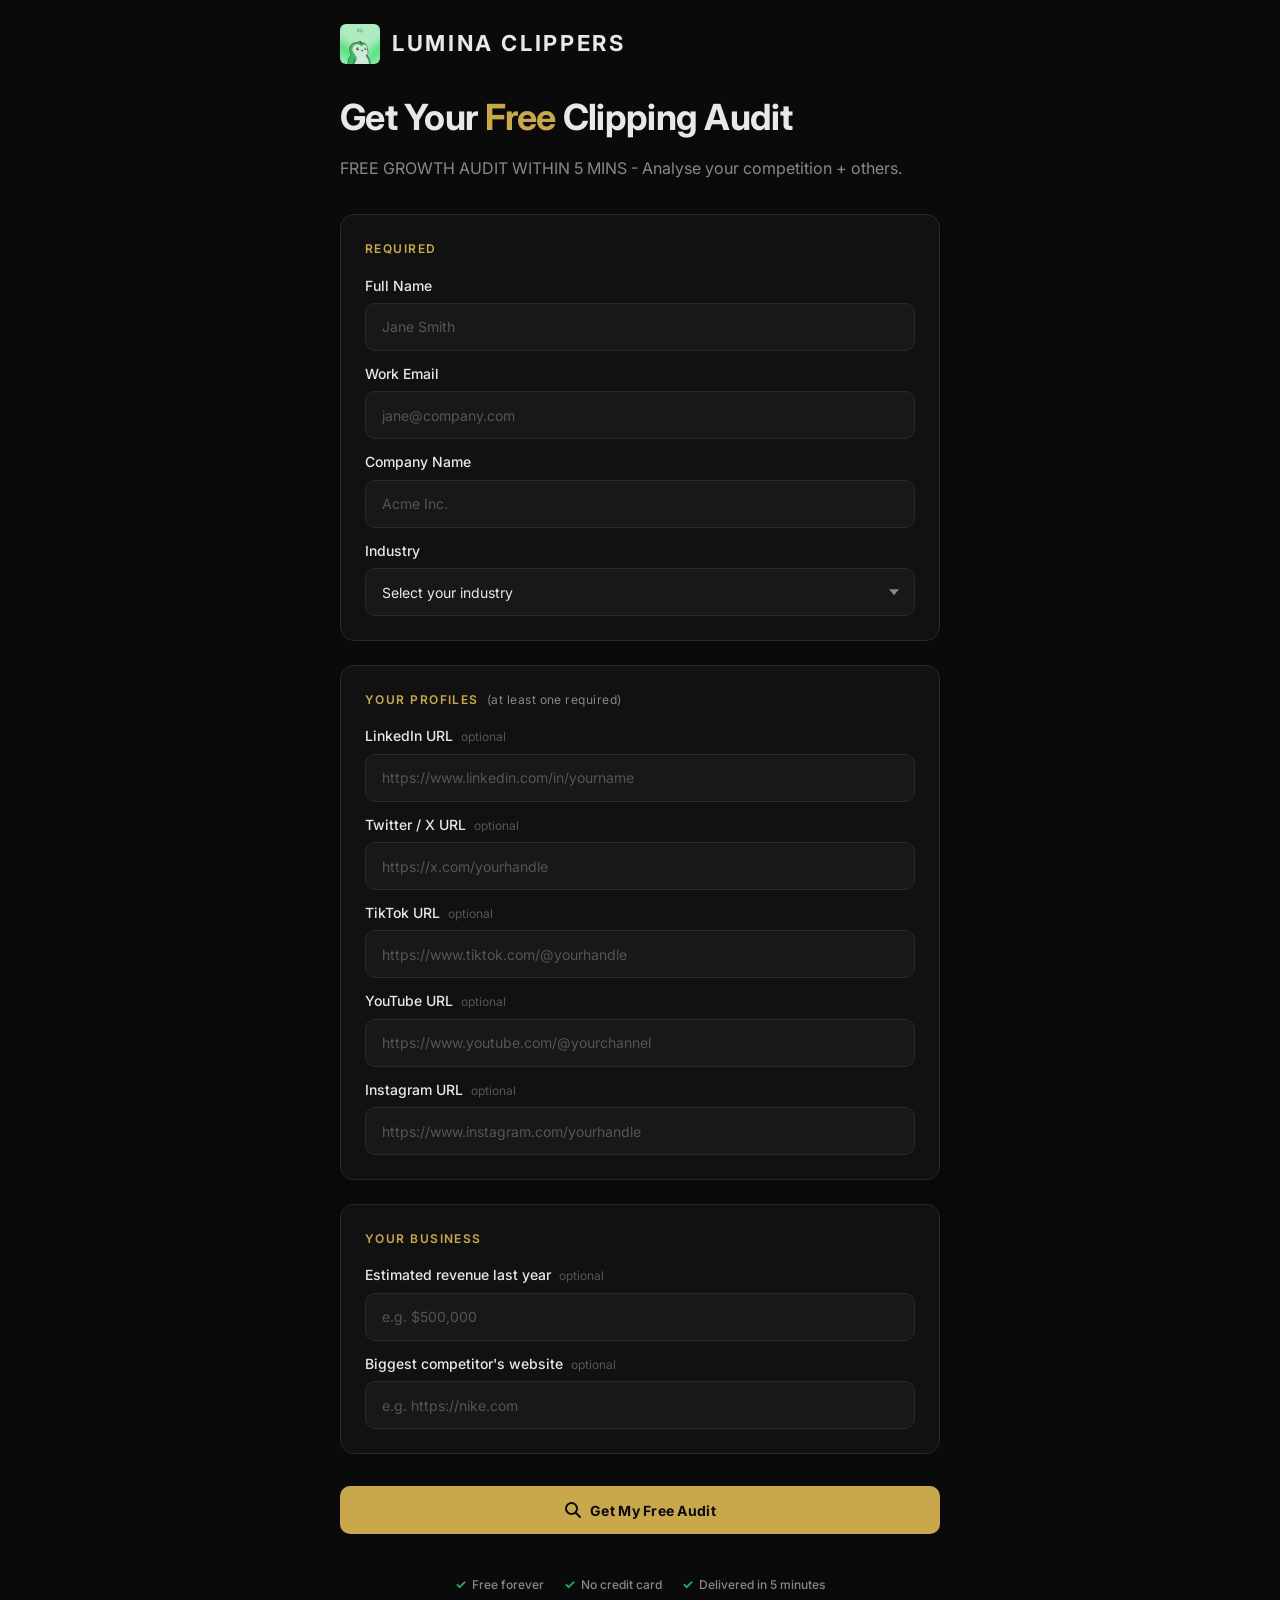
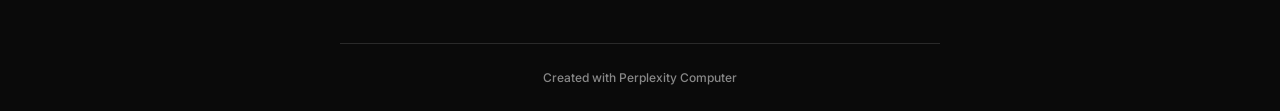
==== commit ab7005e2: "feat: add LUMINA CLIPPERS text next to logo, add favicon" ====
--- a/frontend/index.html
+++ b/frontend/index.html
@@ -28,6 +28,8 @@
   <meta property="og:description" content="Get your free brand visibility audit delivered to your inbox in 5 minutes.">
   <meta property="og:type" content="website">
 
+  <link rel="icon" href="logo.jpg" type="image/jpeg">
+  <link rel="apple-touch-icon" href="logo.jpg">
   <link rel="stylesheet" href="style.css">
 
   <!-- JSON-LD structured data -->
@@ -54,6 +56,7 @@
     <header class="site-header">
       <a href="/" class="logo-link" aria-label="Lumina Clippers home">
         <img src="logo.jpg" alt="Lumina Clippers" class="logo-img">
+        <span class="logo-name">LUMINA CLIPPERS</span>
       </a>
     </header>
 
